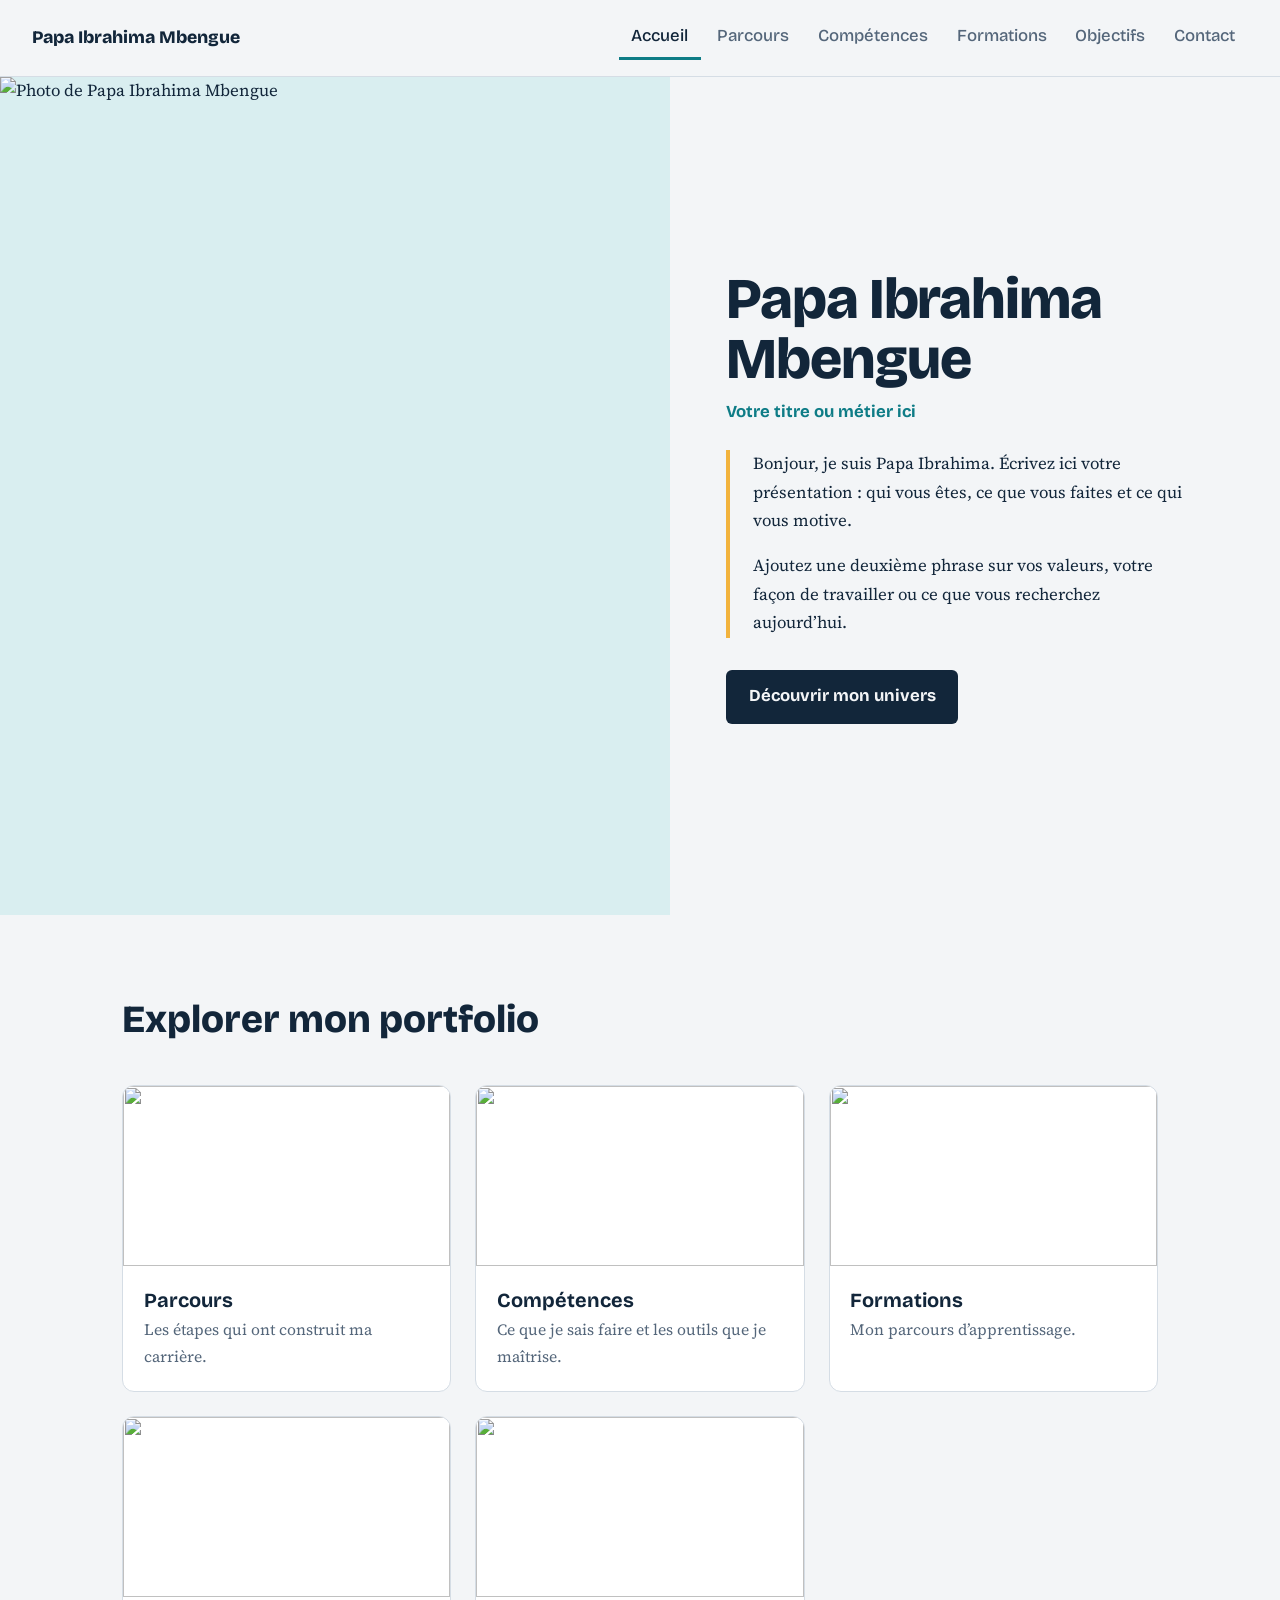
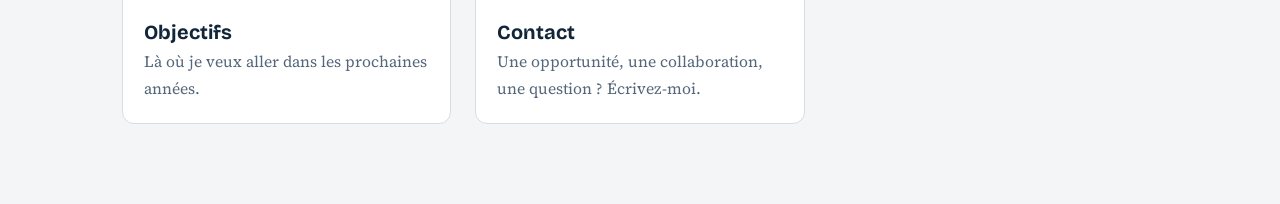
==== index.html @ b8df671d "Add files via upload" ====
<!DOCTYPE html>
<html lang="fr"><head><meta charset="UTF-8"><meta name="viewport" content="width=device-width, initial-scale=1">
<title>Accueil – Portfolio</title>
<link rel="preconnect" href="https://fonts.googleapis.com"><link rel="preconnect" href="https://fonts.gstatic.com" crossorigin>
<link href="https://fonts.googleapis.com/css2?family=Bricolage+Grotesque:wght@500;700;800&family=Source+Serif+4:wght@400;600&display=swap" rel="stylesheet">
<link rel="stylesheet" href="style.css"></head><body>
<header class="top"><a class="logo" href="index.html">Papa Ibrahima Mbengue</a><nav class="menu" aria-label="Navigation"><a href="index.html" class="active">Accueil</a><a href="parcours.html">Parcours</a><a href="competences.html">Compétences</a><a href="formations.html">Formations</a><a href="objectifs.html">Objectifs</a><a href="contact.html">Contact</a></nav></header>
<section class="hero">
<div class="hero-photo"><img src="images/photo.jpg" alt="Photo de Papa Ibrahima Mbengue" onerror="this.onerror=null;this.src='images/photo-placeholder.svg'"></div>
<div class="hero-text">
<h1>Papa Ibrahima Mbengue</h1>
<p class="role">Votre titre ou métier ici</p>
<div class="about">
<p>Bonjour, je suis Papa Ibrahima. Écrivez ici votre présentation : qui vous êtes, ce que vous faites et ce qui vous motive.</p>
<p>Ajoutez une deuxième phrase sur vos valeurs, votre façon de travailler ou ce que vous recherchez aujourd’hui.</p>
</div>
<a class="btn" href="#explorer">Découvrir mon univers</a>
</div></section>
<section class="explore" id="explorer"><h2>Explorer mon portfolio</h2><div class="cards"><a class="card" href="parcours.html"><img src="images/parcours.svg" alt=""><div><h3>Parcours</h3><p>Les étapes qui ont construit ma carrière.</p></div></a><a class="card" href="competences.html"><img src="images/competences.svg" alt=""><div><h3>Compétences</h3><p>Ce que je sais faire et les outils que je maîtrise.</p></div></a><a class="card" href="formations.html"><img src="images/formations.svg" alt=""><div><h3>Formations</h3><p>Mon parcours d’apprentissage.</p></div></a><a class="card" href="objectifs.html"><img src="images/objectifs.svg" alt=""><div><h3>Objectifs</h3><p>Là où je veux aller dans les prochaines années.</p></div></a><a class="card" href="contact.html"><img src="images/contact.svg" alt=""><div><h3>Contact</h3><p>Une opportunité, une collaboration, une question ? Écrivez-moi.</p></div></a></div></section>
</body></html>
---- style.css ----
:root{--bg:#f3f5f7;--surface:#fff;--ink:#12263a;--muted:#54667a;--line:#d5dde5;--accent:#0e7c86;--accent-soft:#d9eef0;--sun:#f2b33d}
@media (prefers-color-scheme:dark){:root{--bg:#0f1b27;--surface:#162636;--ink:#eaf1f7;--muted:#9fb2c4;--line:#2a3d50;--accent:#4cc3cd;--accent-soft:#17414a}}
*{box-sizing:border-box;margin:0;padding:0}
html{scroll-behavior:smooth}
body{background:var(--bg);color:var(--ink);font-family:"Source Serif 4",Georgia,serif;font-size:1.05rem;line-height:1.7}
h1,h2,h3,.menu a,.btn,.date,.tag{font-family:"Bricolage Grotesque","Helvetica Neue",Arial,sans-serif}
a{color:inherit}
:focus-visible{outline:3px solid var(--sun);outline-offset:3px}
.top{display:flex;justify-content:space-between;align-items:center;gap:1rem;padding:1rem 2rem;border-bottom:1px solid var(--line);position:sticky;top:0;background:var(--bg);z-index:5}
.logo{font-family:"Bricolage Grotesque",sans-serif;font-weight:800;text-decoration:none;font-size:1.1rem}
.menu{display:flex;gap:.2rem;flex-wrap:wrap}
.menu a{text-decoration:none;color:var(--muted);padding:.4rem .8rem;border-bottom:3px solid transparent;font-weight:500}
.menu a:hover,.menu a.active{color:var(--ink);border-color:var(--accent)}
.wrap{max-width:1000px;margin:0 auto;padding:3.5rem 2rem 5rem}
h1.title{font-size:clamp(2.2rem,5vw,3.4rem);font-weight:800;letter-spacing:-.02em;line-height:1.1;margin-bottom:.8rem}
.lead{color:var(--muted);font-size:1.2rem;max-width:56ch;margin-bottom:2.5rem}
.banner{width:100%;height:220px;object-fit:cover;border-radius:12px;margin-bottom:2.5rem;border:1px solid var(--line)}
/* Accueil */
.hero{display:grid;grid-template-columns:1.1fr 1fr;min-height:calc(100vh - 62px)}
.hero-photo{background:var(--accent-soft);position:relative;overflow:hidden}
.hero-photo img{width:100%;height:100%;object-fit:cover;display:block}
.hero-text{padding:4rem 3.5rem;display:flex;flex-direction:column;justify-content:center}
.hero-text h1{font-size:clamp(2.4rem,4.5vw,3.8rem);font-weight:800;line-height:1.05;letter-spacing:-.02em;margin-bottom:.5rem}
.hero-text .role{color:var(--accent);font-family:"Bricolage Grotesque",sans-serif;font-weight:700;margin-bottom:1.5rem}
.about{border-left:4px solid var(--sun);padding-left:1.4rem;max-width:52ch}
.about p+p{margin-top:1rem}
.btn{display:inline-block;margin-top:2rem;padding:.8rem 1.4rem;border-radius:6px;font-weight:700;text-decoration:none;background:var(--ink);color:var(--bg);width:fit-content}
.btn:hover{transform:translateY(-2px)}
/* Cartes images */
.explore{max-width:1100px;margin:0 auto;padding:4.5rem 2rem 5rem}
.explore h2{font-size:clamp(1.8rem,3vw,2.4rem);font-weight:800;margin-bottom:2rem}
.cards{display:grid;grid-template-columns:repeat(auto-fit,minmax(300px,1fr));gap:1.5rem}
.card{display:block;text-decoration:none;background:var(--surface);border:1px solid var(--line);border-radius:12px;overflow:hidden;transition:transform .2s ease,box-shadow .2s ease}
.card:hover{transform:translateY(-4px);box-shadow:0 10px 24px rgba(18,38,58,.15)}
.card img{width:100%;height:180px;object-fit:cover;display:block}
.card div{padding:1.1rem 1.3rem 1.3rem}
.card h3{font-size:1.25rem}
.card p{color:var(--muted);font-size:.98rem}
/* Contenu pages */
.timeline{list-style:none;border-left:2px solid var(--line);margin-left:.5rem}
.timeline li{position:relative;padding:0 0 2.2rem 2rem}
.timeline li:before{content:"";position:absolute;left:-9px;top:.45rem;width:16px;height:16px;border-radius:50%;background:var(--bg);border:3px solid var(--accent)}
.timeline li:first-child:before{background:var(--sun);border-color:var(--sun)}
.date{color:var(--accent);font-weight:700;font-size:.95rem}
.timeline h3{font-size:1.25rem;margin:.15rem 0 .3rem}
.timeline p,.panel p{color:var(--muted);max-width:62ch}
.skills{display:grid;gap:1.2rem;max-width:560px}
.skill-head{display:flex;justify-content:space-between;font-family:"Bricolage Grotesque",sans-serif;font-weight:500;margin-bottom:.3rem}
.bar{height:10px;background:var(--line);border-radius:99px;overflow:hidden}
.bar span{display:block;height:100%;background:var(--accent);border-radius:99px}
.tags{display:flex;flex-wrap:wrap;gap:.5rem;margin-top:2rem}
.tag{background:var(--accent-soft);padding:.3rem .8rem;border-radius:99px;font-size:.9rem;font-weight:500}
.grid{display:grid;grid-template-columns:repeat(auto-fit,minmax(260px,1fr));gap:1.2rem}
.panel{background:var(--surface);border:1px solid var(--line);border-radius:10px;padding:1.4rem}
.panel h3{font-size:1.1rem;margin-bottom:.3rem}
.panel .date{display:block;margin-bottom:.4rem}
.goals{list-style:none;display:grid;gap:.9rem;max-width:62ch}
.goals li{padding-left:1.8rem;position:relative}
.goals li:before{content:"✓";position:absolute;left:0;color:var(--accent);font-weight:700}
.contact-list{display:grid;gap:1rem;max-width:520px}
.contact-list a{display:block;padding:1rem 1.2rem;background:var(--surface);border:1px solid var(--line);border-radius:10px;text-decoration:none}
.contact-list a:hover{border-color:var(--accent)}
.contact-list b{font-family:"Bricolage Grotesque",sans-serif;display:block}
.back{display:inline-block;margin-top:3rem;color:var(--accent);font-family:"Bricolage Grotesque",sans-serif;font-weight:700;text-decoration:none}
@media (max-width:860px){
 .top{padding:.8rem 1rem}
 .hero{grid-template-columns:1fr}
 .hero-photo{height:70vh}
 .hero-text{padding:2.5rem 1.5rem}
 .wrap{padding:2.5rem 1.2rem 4rem}
}
@media (prefers-reduced-motion:reduce){html{scroll-behavior:auto}.card,.btn{transition:none}}
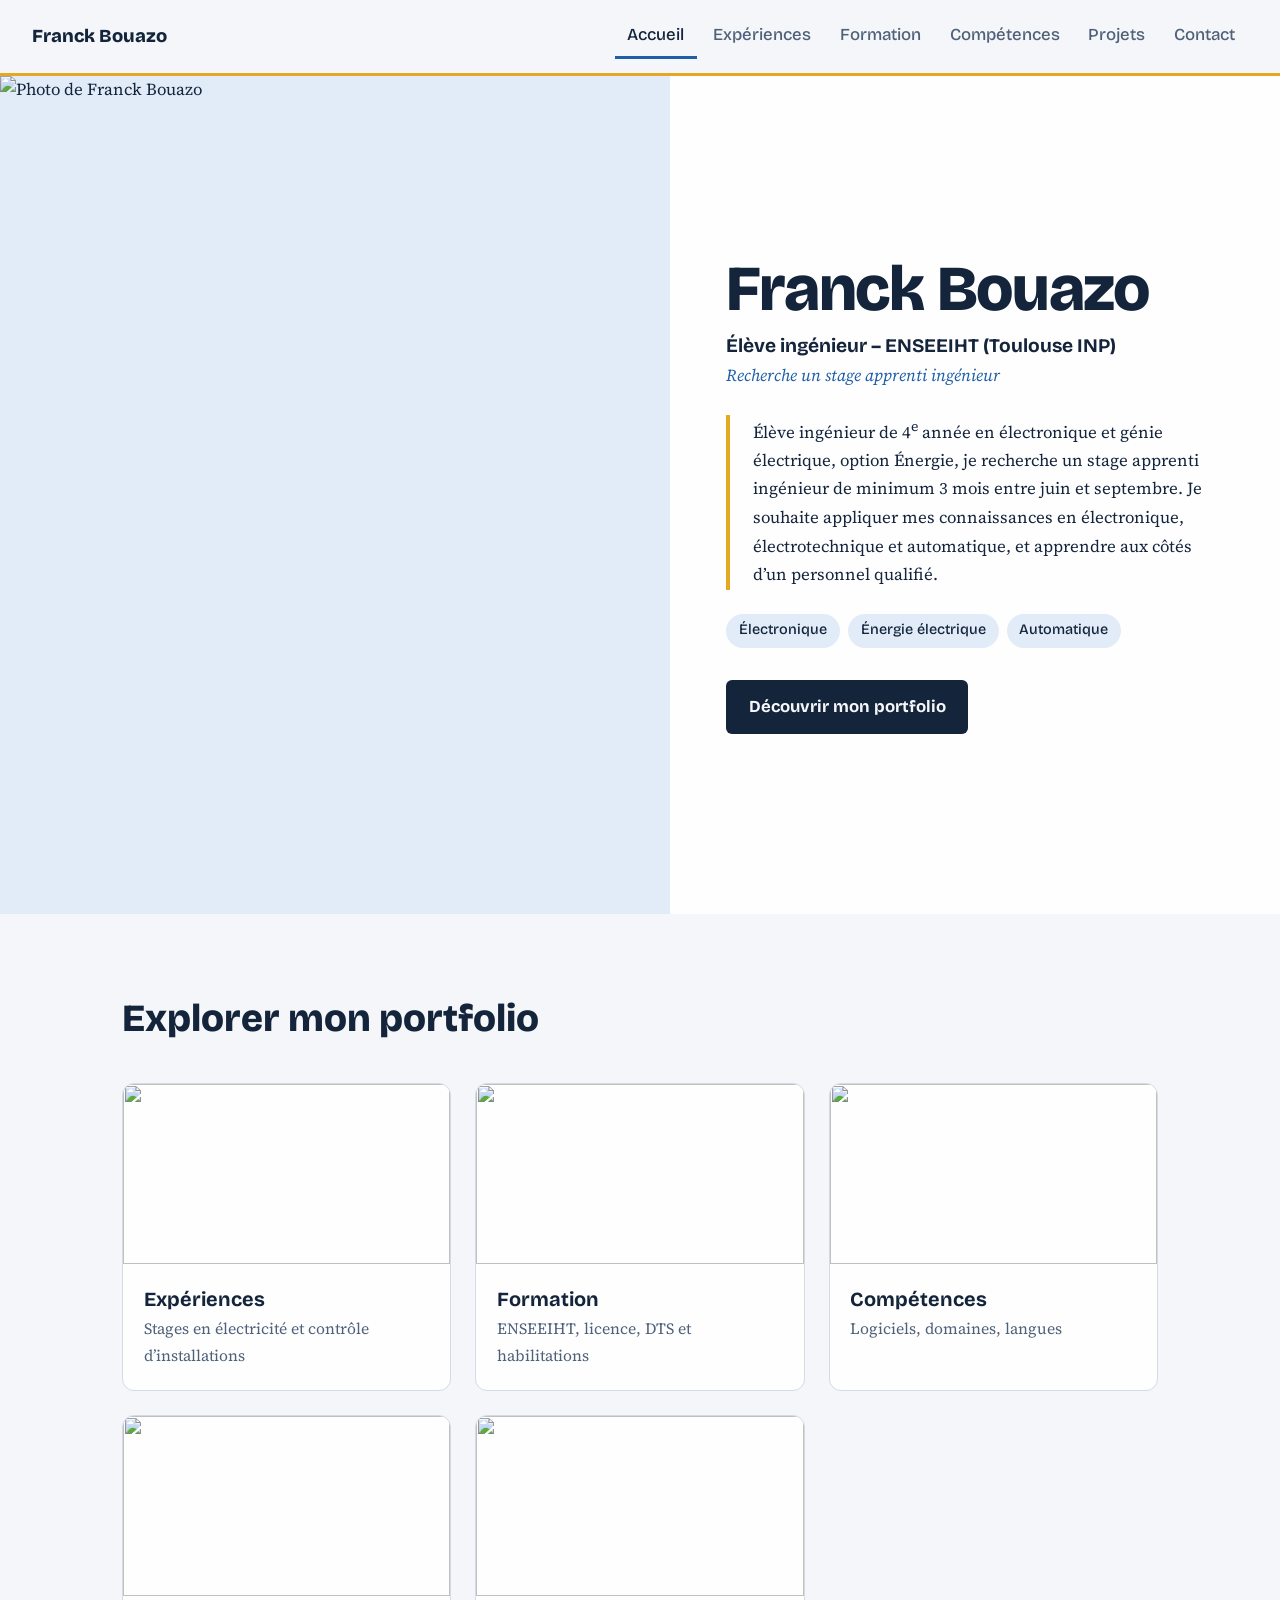
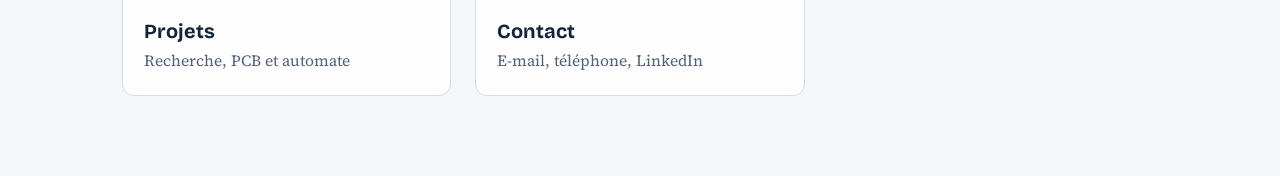
==== commit eb4e55f8: "Add files via upload" ====
--- a/index.html
+++ b/index.html
@@ -1,20 +1,19 @@
 <!DOCTYPE html>
 <html lang="fr"><head><meta charset="UTF-8"><meta name="viewport" content="width=device-width, initial-scale=1">
-<title>Accueil – Portfolio</title>
+<title>Accueil – Franck Bouazo</title>
 <link rel="preconnect" href="https://fonts.googleapis.com"><link rel="preconnect" href="https://fonts.gstatic.com" crossorigin>
 <link href="https://fonts.googleapis.com/css2?family=Bricolage+Grotesque:wght@500;700;800&family=Source+Serif+4:wght@400;600&display=swap" rel="stylesheet">
 <link rel="stylesheet" href="style.css"></head><body>
-<header class="top"><a class="logo" href="index.html">Papa Ibrahima Mbengue</a><nav class="menu" aria-label="Navigation"><a href="index.html" class="active">Accueil</a><a href="parcours.html">Parcours</a><a href="competences.html">Compétences</a><a href="formations.html">Formations</a><a href="objectifs.html">Objectifs</a><a href="contact.html">Contact</a></nav></header>
+<header class="top"><a class="logo" href="index.html">Franck Bouazo</a><nav class="menu" aria-label="Navigation"><a href="index.html" class="active">Accueil</a><a href="parcours.html">Expériences</a><a href="formation.html">Formation</a><a href="competences.html">Compétences</a><a href="projets.html">Projets</a><a href="contact.html">Contact</a></nav></header>
 <section class="hero">
-<div class="hero-photo"><img src="images/photo.jpg" alt="Photo de Papa Ibrahima Mbengue" onerror="this.onerror=null;this.src='images/photo-placeholder.svg'"></div>
+<div class="hero-photo"><img src="images/photo.jpg" alt="Photo de Franck Bouazo" onerror="this.onerror=null;this.src='images/photo-placeholder.svg'"></div>
 <div class="hero-text">
-<h1>Papa Ibrahima Mbengue</h1>
-<p class="role">Votre titre ou métier ici</p>
-<div class="about">
-<p>Bonjour, je suis Papa Ibrahima. Écrivez ici votre présentation : qui vous êtes, ce que vous faites et ce qui vous motive.</p>
-<p>Ajoutez une deuxième phrase sur vos valeurs, votre façon de travailler ou ce que vous recherchez aujourd’hui.</p>
-</div>
-<a class="btn" href="#explorer">Découvrir mon univers</a>
+<h1>Franck Bouazo</h1>
+<p class="role">Élève ingénieur – ENSEEIHT (Toulouse INP)</p>
+<p class="search">Recherche un stage apprenti ingénieur</p>
+<div class="about"><p>Élève ingénieur de 4<sup>e</sup> année en électronique et génie électrique, option Énergie, je recherche un stage apprenti ingénieur de minimum 3 mois entre juin et septembre. Je souhaite appliquer mes connaissances en électronique, électrotechnique et automatique, et apprendre aux côtés d’un personnel qualifié.</p></div>
+<div class="chips"><span class="chip">Électronique</span><span class="chip">Énergie électrique</span><span class="chip">Automatique</span></div>
+<a class="btn" href="#explorer">Découvrir mon portfolio</a>
 </div></section>
-<section class="explore" id="explorer"><h2>Explorer mon portfolio</h2><div class="cards"><a class="card" href="parcours.html"><img src="images/parcours.svg" alt=""><div><h3>Parcours</h3><p>Les étapes qui ont construit ma carrière.</p></div></a><a class="card" href="competences.html"><img src="images/competences.svg" alt=""><div><h3>Compétences</h3><p>Ce que je sais faire et les outils que je maîtrise.</p></div></a><a class="card" href="formations.html"><img src="images/formations.svg" alt=""><div><h3>Formations</h3><p>Mon parcours d’apprentissage.</p></div></a><a class="card" href="objectifs.html"><img src="images/objectifs.svg" alt=""><div><h3>Objectifs</h3><p>Là où je veux aller dans les prochaines années.</p></div></a><a class="card" href="contact.html"><img src="images/contact.svg" alt=""><div><h3>Contact</h3><p>Une opportunité, une collaboration, une question ? Écrivez-moi.</p></div></a></div></section>
+<section class="explore" id="explorer"><h2>Explorer mon portfolio</h2><div class="cards"><a class="card" href="parcours.html"><img src="images/parcours.svg" alt=""><div><h3>Expériences</h3><p>Stages en électricité et contrôle d’installations</p></div></a><a class="card" href="formation.html"><img src="images/formation.svg" alt=""><div><h3>Formation</h3><p>ENSEEIHT, licence, DTS et habilitations</p></div></a><a class="card" href="competences.html"><img src="images/competences.svg" alt=""><div><h3>Compétences</h3><p>Logiciels, domaines, langues</p></div></a><a class="card" href="projets.html"><img src="images/projets.svg" alt=""><div><h3>Projets</h3><p>Recherche, PCB et automate</p></div></a><a class="card" href="contact.html"><img src="images/contact.svg" alt=""><div><h3>Contact</h3><p>E-mail, téléphone, LinkedIn</p></div></a></div></section>
 </body></html>
--- a/style.css
+++ b/style.css
@@ -1,73 +1,76 @@
 
-:root{--bg:#f3f5f7;--surface:#fff;--ink:#12263a;--muted:#54667a;--line:#d5dde5;--accent:#0e7c86;--accent-soft:#d9eef0;--sun:#f2b33d}
-@media (prefers-color-scheme:dark){:root{--bg:#0f1b27;--surface:#162636;--ink:#eaf1f7;--muted:#9fb2c4;--line:#2a3d50;--accent:#4cc3cd;--accent-soft:#17414a}}
+:root{--bg:#f4f6f9;--surface:rgba(255,255,255,.93);--ink:#14243b;--muted:#4f6179;--line:#d3dbe6;--accent:#1f5fa8;--accent-soft:#e1ecf8;--gold:#e5a823}
+@media (prefers-color-scheme:dark){:root{--bg:#0e1a2b;--surface:rgba(22,38,58,.93);--ink:#eaf1f8;--muted:#a3b4c8;--line:#2b405a;--accent:#7fb2ea;--accent-soft:#1b3250}}
 *{box-sizing:border-box;margin:0;padding:0}
 html{scroll-behavior:smooth}
-body{background:var(--bg);color:var(--ink);font-family:"Source Serif 4",Georgia,serif;font-size:1.05rem;line-height:1.7}
-h1,h2,h3,.menu a,.btn,.date,.tag{font-family:"Bricolage Grotesque","Helvetica Neue",Arial,sans-serif}
+body{background:var(--bg) url(images/bg-circuit.svg) center top/420px;color:var(--ink);font-family:"Source Serif 4",Georgia,serif;font-size:1.05rem;line-height:1.7}
+h1,h2,h3,.menu a,.btn,.date,.chip,.logo,.k{font-family:"Bricolage Grotesque","Helvetica Neue",Arial,sans-serif}
 a{color:inherit}
-:focus-visible{outline:3px solid var(--sun);outline-offset:3px}
-.top{display:flex;justify-content:space-between;align-items:center;gap:1rem;padding:1rem 2rem;border-bottom:1px solid var(--line);position:sticky;top:0;background:var(--bg);z-index:5}
-.logo{font-family:"Bricolage Grotesque",sans-serif;font-weight:800;text-decoration:none;font-size:1.1rem}
+:focus-visible{outline:3px solid var(--gold);outline-offset:3px}
+.top{display:flex;justify-content:space-between;align-items:center;gap:1rem;padding:.9rem 2rem;border-bottom:3px solid var(--gold);position:sticky;top:0;background:var(--bg);z-index:5}
+.logo{font-weight:800;text-decoration:none;font-size:1.15rem}
 .menu{display:flex;gap:.2rem;flex-wrap:wrap}
 .menu a{text-decoration:none;color:var(--muted);padding:.4rem .8rem;border-bottom:3px solid transparent;font-weight:500}
 .menu a:hover,.menu a.active{color:var(--ink);border-color:var(--accent)}
-.wrap{max-width:1000px;margin:0 auto;padding:3.5rem 2rem 5rem}
-h1.title{font-size:clamp(2.2rem,5vw,3.4rem);font-weight:800;letter-spacing:-.02em;line-height:1.1;margin-bottom:.8rem}
-.lead{color:var(--muted);font-size:1.2rem;max-width:56ch;margin-bottom:2.5rem}
-.banner{width:100%;height:220px;object-fit:cover;border-radius:12px;margin-bottom:2.5rem;border:1px solid var(--line)}
+.wrap{max-width:1000px;margin:0 auto;padding:3rem 2rem 5rem}
+.banner{width:100%;height:210px;object-fit:cover;border-radius:12px;margin-bottom:2rem;border:1px solid var(--line)}
+h1.title{font-size:clamp(2.1rem,5vw,3.2rem);font-weight:800;letter-spacing:-.02em;line-height:1.1;margin-bottom:.7rem}
+.lead{color:var(--muted);font-size:1.15rem;max-width:58ch;margin-bottom:2.5rem}
+h2.sub{font-size:1.5rem;font-weight:800;margin:3rem 0 1.2rem;padding-left:.8rem;border-left:5px solid var(--gold)}
 /* Accueil */
 .hero{display:grid;grid-template-columns:1.1fr 1fr;min-height:calc(100vh - 62px)}
-.hero-photo{background:var(--accent-soft);position:relative;overflow:hidden}
+.hero-photo{background:var(--accent-soft);overflow:hidden}
 .hero-photo img{width:100%;height:100%;object-fit:cover;display:block}
-.hero-text{padding:4rem 3.5rem;display:flex;flex-direction:column;justify-content:center}
-.hero-text h1{font-size:clamp(2.4rem,4.5vw,3.8rem);font-weight:800;line-height:1.05;letter-spacing:-.02em;margin-bottom:.5rem}
-.hero-text .role{color:var(--accent);font-family:"Bricolage Grotesque",sans-serif;font-weight:700;margin-bottom:1.5rem}
-.about{border-left:4px solid var(--sun);padding-left:1.4rem;max-width:52ch}
-.about p+p{margin-top:1rem}
+.hero-text{padding:3.5rem;display:flex;flex-direction:column;justify-content:center;background:var(--surface)}
+.hero-text h1{font-size:clamp(2.6rem,5vw,4.2rem);font-weight:800;line-height:1.02;letter-spacing:-.02em}
+.role{font-family:"Bricolage Grotesque",sans-serif;font-weight:700;font-size:1.2rem;margin-top:.5rem}
+.search{color:var(--accent);font-style:italic;margin-bottom:1.5rem}
+.about{border-left:4px solid var(--gold);padding-left:1.4rem;max-width:54ch}
+.chips{display:flex;flex-wrap:wrap;gap:.5rem;margin-top:1.5rem}
+.chip{background:var(--accent-soft);padding:.3rem .8rem;border-radius:99px;font-size:.9rem;font-weight:500}
 .btn{display:inline-block;margin-top:2rem;padding:.8rem 1.4rem;border-radius:6px;font-weight:700;text-decoration:none;background:var(--ink);color:var(--bg);width:fit-content}
 .btn:hover{transform:translateY(-2px)}
-/* Cartes images */
 .explore{max-width:1100px;margin:0 auto;padding:4.5rem 2rem 5rem}
 .explore h2{font-size:clamp(1.8rem,3vw,2.4rem);font-weight:800;margin-bottom:2rem}
 .cards{display:grid;grid-template-columns:repeat(auto-fit,minmax(300px,1fr));gap:1.5rem}
 .card{display:block;text-decoration:none;background:var(--surface);border:1px solid var(--line);border-radius:12px;overflow:hidden;transition:transform .2s ease,box-shadow .2s ease}
-.card:hover{transform:translateY(-4px);box-shadow:0 10px 24px rgba(18,38,58,.15)}
+.card:hover{transform:translateY(-4px);box-shadow:0 10px 24px rgba(20,36,59,.18)}
 .card img{width:100%;height:180px;object-fit:cover;display:block}
 .card div{padding:1.1rem 1.3rem 1.3rem}
 .card h3{font-size:1.25rem}
 .card p{color:var(--muted);font-size:.98rem}
-/* Contenu pages */
+/* Contenu */
 .timeline{list-style:none;border-left:2px solid var(--line);margin-left:.5rem}
-.timeline li{position:relative;padding:0 0 2.2rem 2rem}
+.timeline li{position:relative;padding:0 0 2rem 2rem}
 .timeline li:before{content:"";position:absolute;left:-9px;top:.45rem;width:16px;height:16px;border-radius:50%;background:var(--bg);border:3px solid var(--accent)}
-.timeline li:first-child:before{background:var(--sun);border-color:var(--sun)}
+.timeline li:first-child:before{background:var(--gold);border-color:var(--gold)}
 .date{color:var(--accent);font-weight:700;font-size:.95rem}
-.timeline h3{font-size:1.25rem;margin:.15rem 0 .3rem}
-.timeline p,.panel p{color:var(--muted);max-width:62ch}
-.skills{display:grid;gap:1.2rem;max-width:560px}
-.skill-head{display:flex;justify-content:space-between;font-family:"Bricolage Grotesque",sans-serif;font-weight:500;margin-bottom:.3rem}
-.bar{height:10px;background:var(--line);border-radius:99px;overflow:hidden}
-.bar span{display:block;height:100%;background:var(--accent);border-radius:99px}
-.tags{display:flex;flex-wrap:wrap;gap:.5rem;margin-top:2rem}
-.tag{background:var(--accent-soft);padding:.3rem .8rem;border-radius:99px;font-size:.9rem;font-weight:500}
-.grid{display:grid;grid-template-columns:repeat(auto-fit,minmax(260px,1fr));gap:1.2rem}
+.timeline h3{font-size:1.25rem;margin:.15rem 0 0}
+.org{color:var(--muted);font-style:italic;margin-bottom:.4rem}
+.timeline ul,.panel ul{padding-left:1.2rem;color:var(--muted)}
+.timeline li>p,.panel p{color:var(--muted)}
+.grid{display:grid;grid-template-columns:repeat(auto-fit,minmax(280px,1fr));gap:1.2rem}
 .panel{background:var(--surface);border:1px solid var(--line);border-radius:10px;padding:1.4rem}
-.panel h3{font-size:1.1rem;margin-bottom:.3rem}
-.panel .date{display:block;margin-bottom:.4rem}
-.goals{list-style:none;display:grid;gap:.9rem;max-width:62ch}
-.goals li{padding-left:1.8rem;position:relative}
-.goals li:before{content:"✓";position:absolute;left:0;color:var(--accent);font-weight:700}
-.contact-list{display:grid;gap:1rem;max-width:520px}
+.panel h3{font-size:1.1rem;margin-bottom:.4rem}
+.panel .k{display:block;font-weight:700;color:var(--ink)}
+.panel p+p{margin-top:.6rem}
+.project{display:grid;grid-template-columns:1fr 1.2fr;gap:1.5rem;align-items:start;background:var(--surface);border:1px solid var(--line);border-radius:12px;padding:1.2rem;margin-bottom:1.5rem}
+.project h3{font-size:1.2rem;margin:.1rem 0 0}
+/* Photos */
+.gallery{display:grid;grid-template-columns:repeat(auto-fit,minmax(240px,1fr));gap:1rem}
+figure.photo img{width:100%;aspect-ratio:4/3;object-fit:cover;border-radius:10px;border:1px solid var(--line);display:block;background:var(--accent-soft)}
+figure.photo figcaption{font-size:.88rem;color:var(--muted);margin-top:.4rem}
+.contact-list{display:grid;gap:1rem;max-width:560px}
 .contact-list a{display:block;padding:1rem 1.2rem;background:var(--surface);border:1px solid var(--line);border-radius:10px;text-decoration:none}
 .contact-list a:hover{border-color:var(--accent)}
 .contact-list b{font-family:"Bricolage Grotesque",sans-serif;display:block}
 .back{display:inline-block;margin-top:3rem;color:var(--accent);font-family:"Bricolage Grotesque",sans-serif;font-weight:700;text-decoration:none}
 @media (max-width:860px){
- .top{padding:.8rem 1rem}
+ .top{padding:.7rem 1rem}
  .hero{grid-template-columns:1fr}
  .hero-photo{height:70vh}
  .hero-text{padding:2.5rem 1.5rem}
- .wrap{padding:2.5rem 1.2rem 4rem}
+ .wrap{padding:2rem 1.2rem 4rem}
+ .project{grid-template-columns:1fr}
 }
 @media (prefers-reduced-motion:reduce){html{scroll-behavior:auto}.card,.btn{transition:none}}
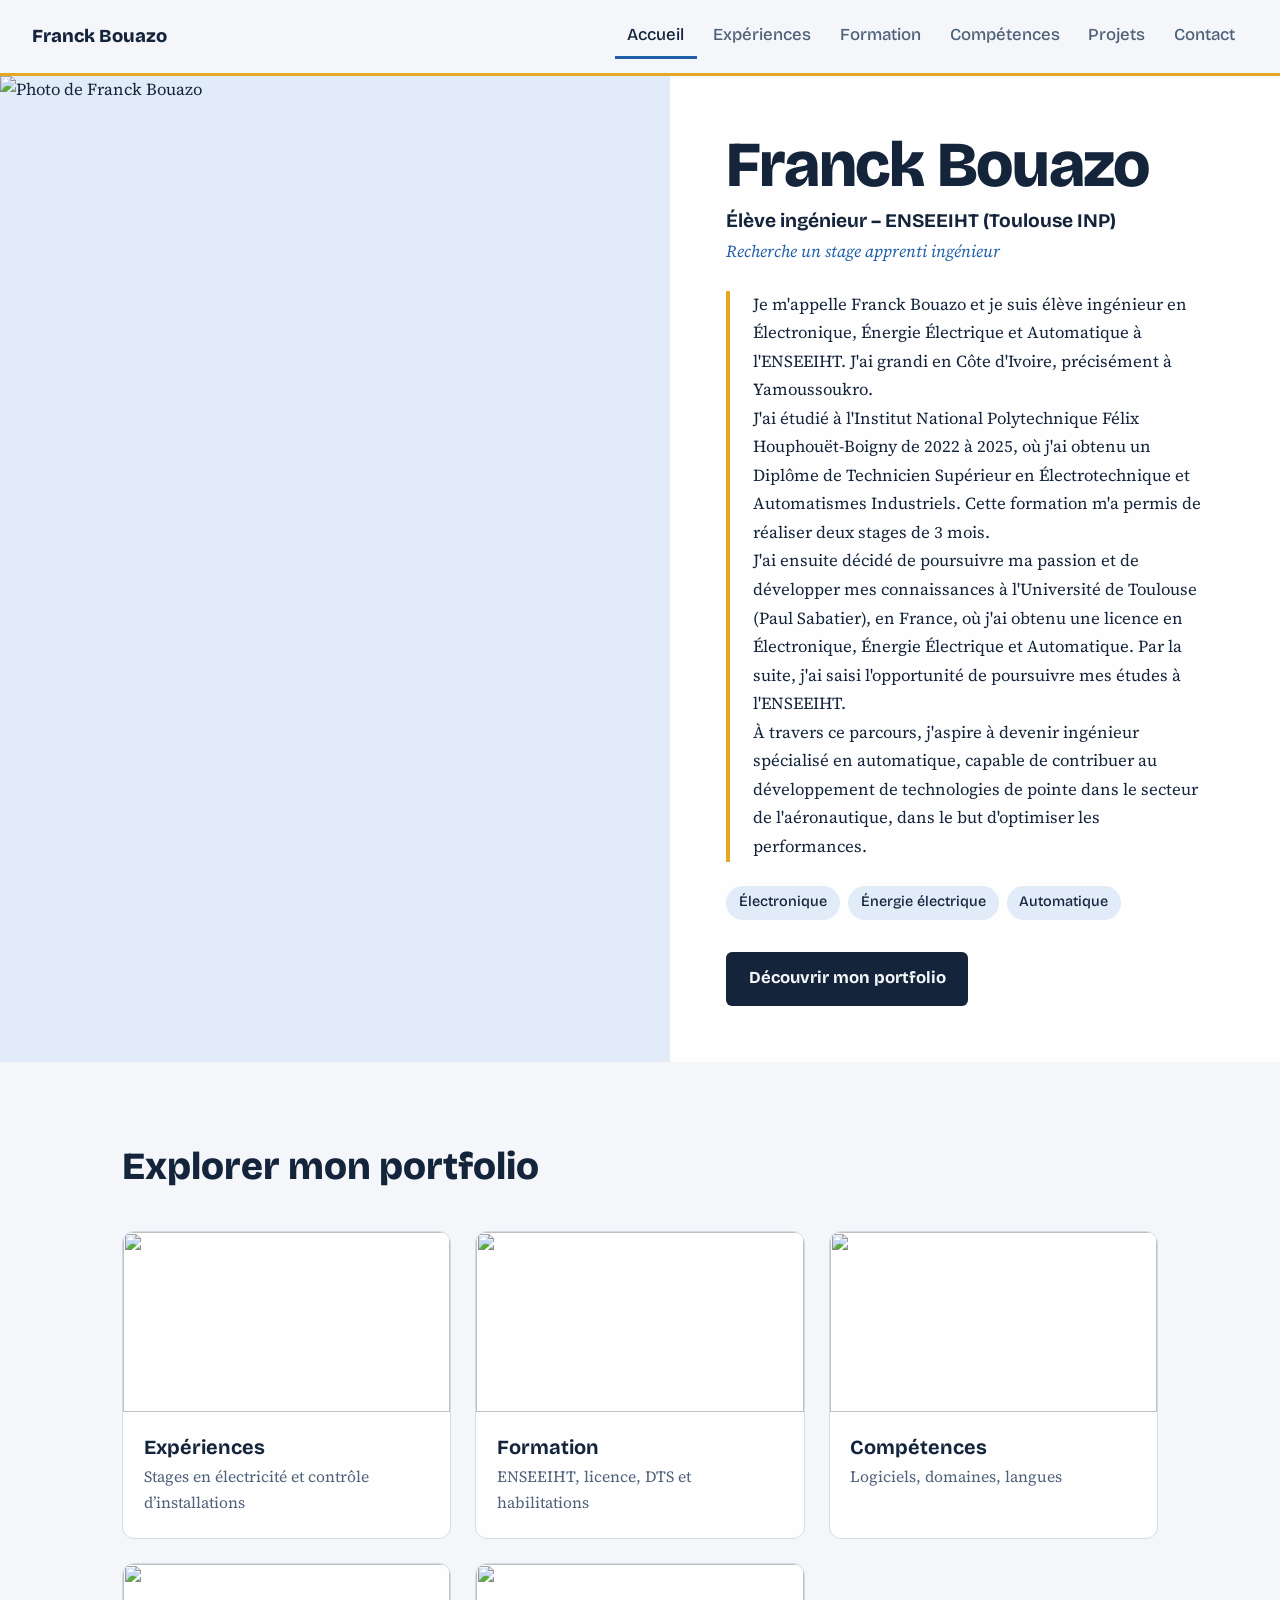
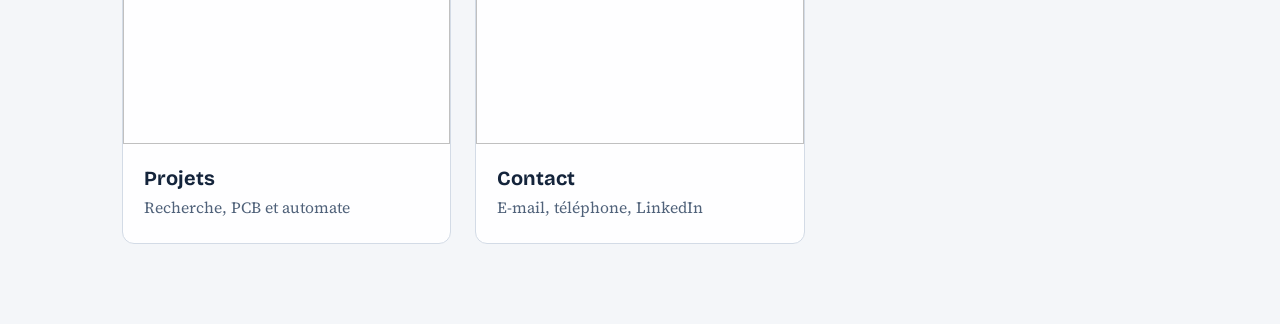
==== commit f3561063: "Revise about section with personal details Updated the about section with detailed personal and educ" ====
--- a/index.html
+++ b/index.html
@@ -11,9 +11,22 @@
 <h1>Franck Bouazo</h1>
 <p class="role">Élève ingénieur – ENSEEIHT (Toulouse INP)</p>
 <p class="search">Recherche un stage apprenti ingénieur</p>
-<div class="about"><p>Élève ingénieur de 4<sup>e</sup> année en électronique et génie électrique, option Énergie, je recherche un stage apprenti ingénieur de minimum 3 mois entre juin et septembre. Je souhaite appliquer mes connaissances en électronique, électrotechnique et automatique, et apprendre aux côtés d’un personnel qualifié.</p></div>
+<div class="about">
+  <p>
+    Je m'appelle Franck Bouazo et je suis élève ingénieur en Électronique, Énergie Électrique et Automatique à l'ENSEEIHT. J'ai grandi en Côte d'Ivoire, précisément à Yamoussoukro.
+  </p>
+  <p>
+    J'ai étudié à l'Institut National Polytechnique Félix Houphouët-Boigny de 2022 à 2025, où j'ai obtenu un Diplôme de Technicien Supérieur en Électrotechnique et Automatismes Industriels. Cette formation m'a permis de réaliser deux stages de 3 mois.
+  </p>
+  <p>
+    J'ai ensuite décidé de poursuivre ma passion et de développer mes connaissances à l'Université de Toulouse (Paul Sabatier), en France, où j'ai obtenu une licence en Électronique, Énergie Électrique et Automatique. Par la suite, j'ai saisi l'opportunité de poursuivre mes études à l'ENSEEIHT.
+  </p>
+  <p>
+    À travers ce parcours, j'aspire à devenir ingénieur spécialisé en automatique, capable de contribuer au développement de technologies de pointe dans le secteur de l'aéronautique, dans le but d'optimiser les performances.
+  </p>
+</div>
 <div class="chips"><span class="chip">Électronique</span><span class="chip">Énergie électrique</span><span class="chip">Automatique</span></div>
 <a class="btn" href="#explorer">Découvrir mon portfolio</a>
 </div></section>
 <section class="explore" id="explorer"><h2>Explorer mon portfolio</h2><div class="cards"><a class="card" href="parcours.html"><img src="images/parcours.svg" alt=""><div><h3>Expériences</h3><p>Stages en électricité et contrôle d’installations</p></div></a><a class="card" href="formation.html"><img src="images/formation.svg" alt=""><div><h3>Formation</h3><p>ENSEEIHT, licence, DTS et habilitations</p></div></a><a class="card" href="competences.html"><img src="images/competences.svg" alt=""><div><h3>Compétences</h3><p>Logiciels, domaines, langues</p></div></a><a class="card" href="projets.html"><img src="images/projets.svg" alt=""><div><h3>Projets</h3><p>Recherche, PCB et automate</p></div></a><a class="card" href="contact.html"><img src="images/contact.svg" alt=""><div><h3>Contact</h3><p>E-mail, téléphone, LinkedIn</p></div></a></div></section>
-</body></html>+</body></html>
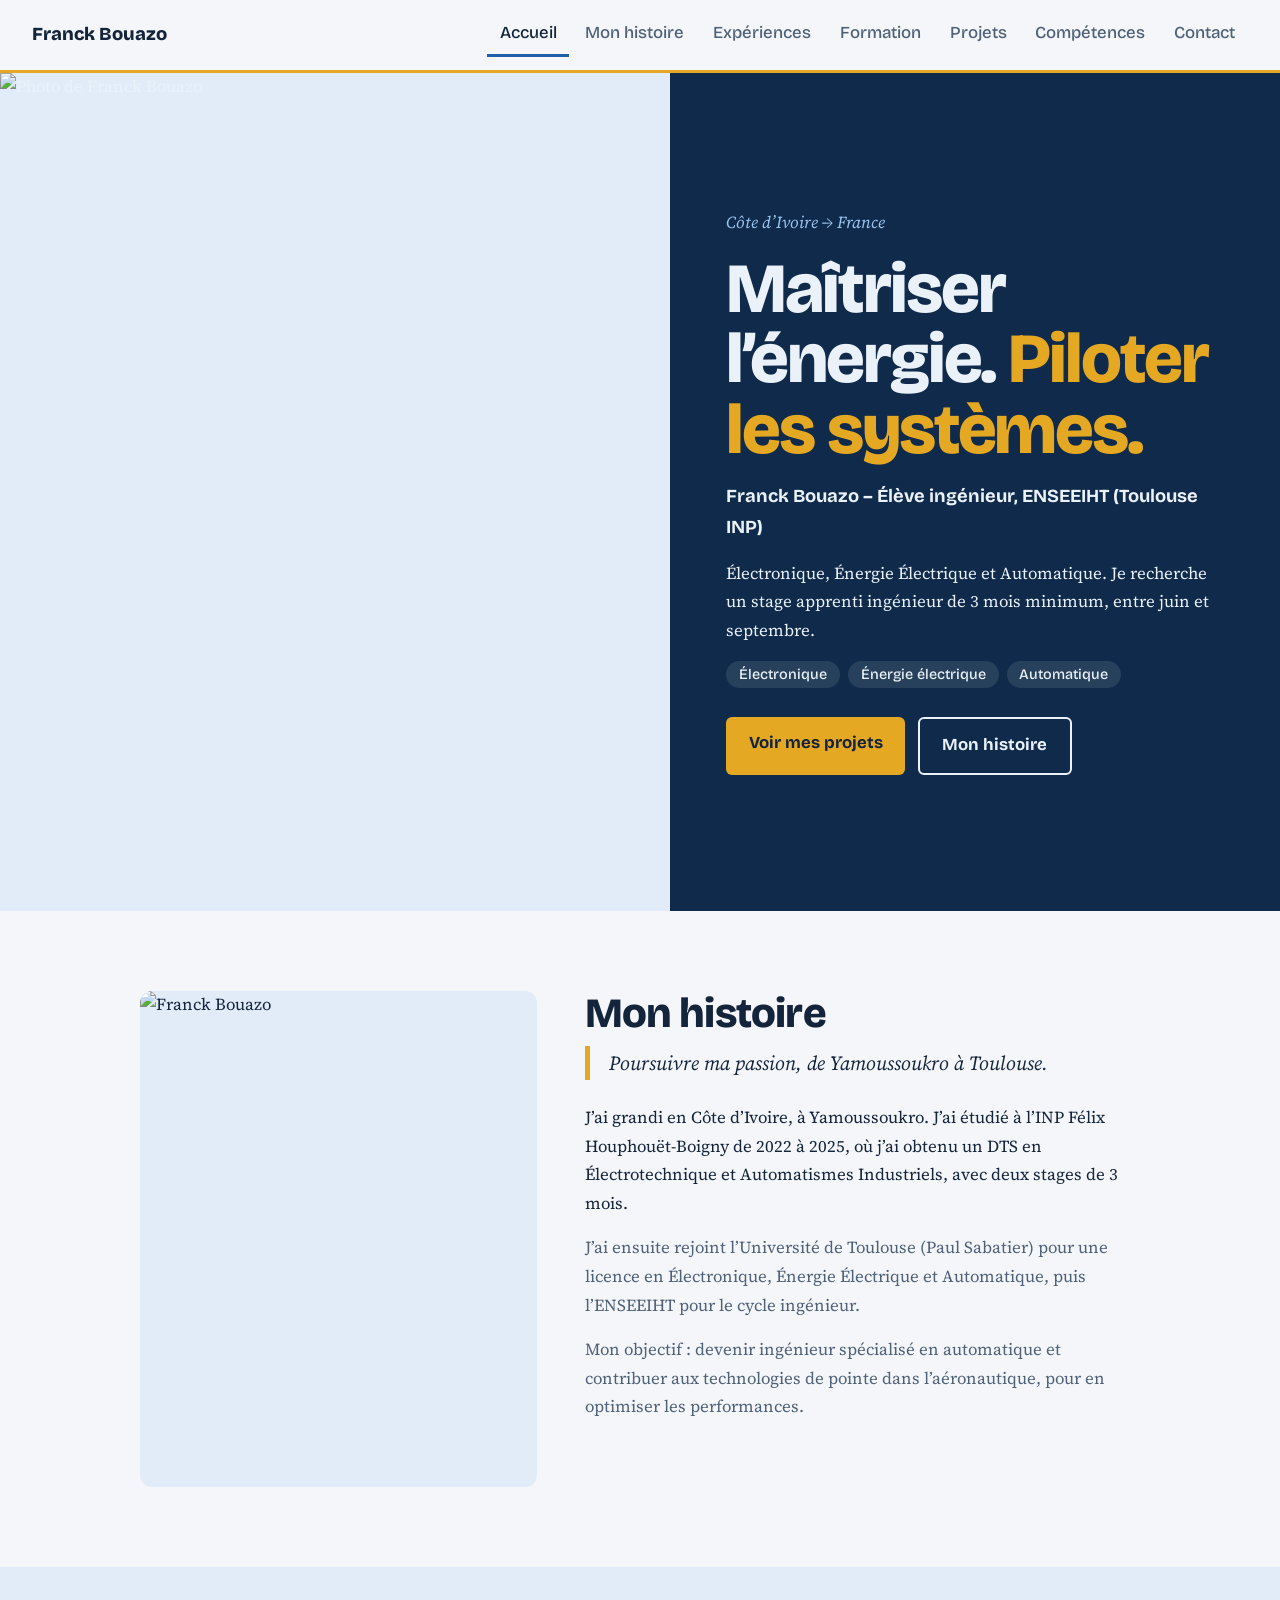
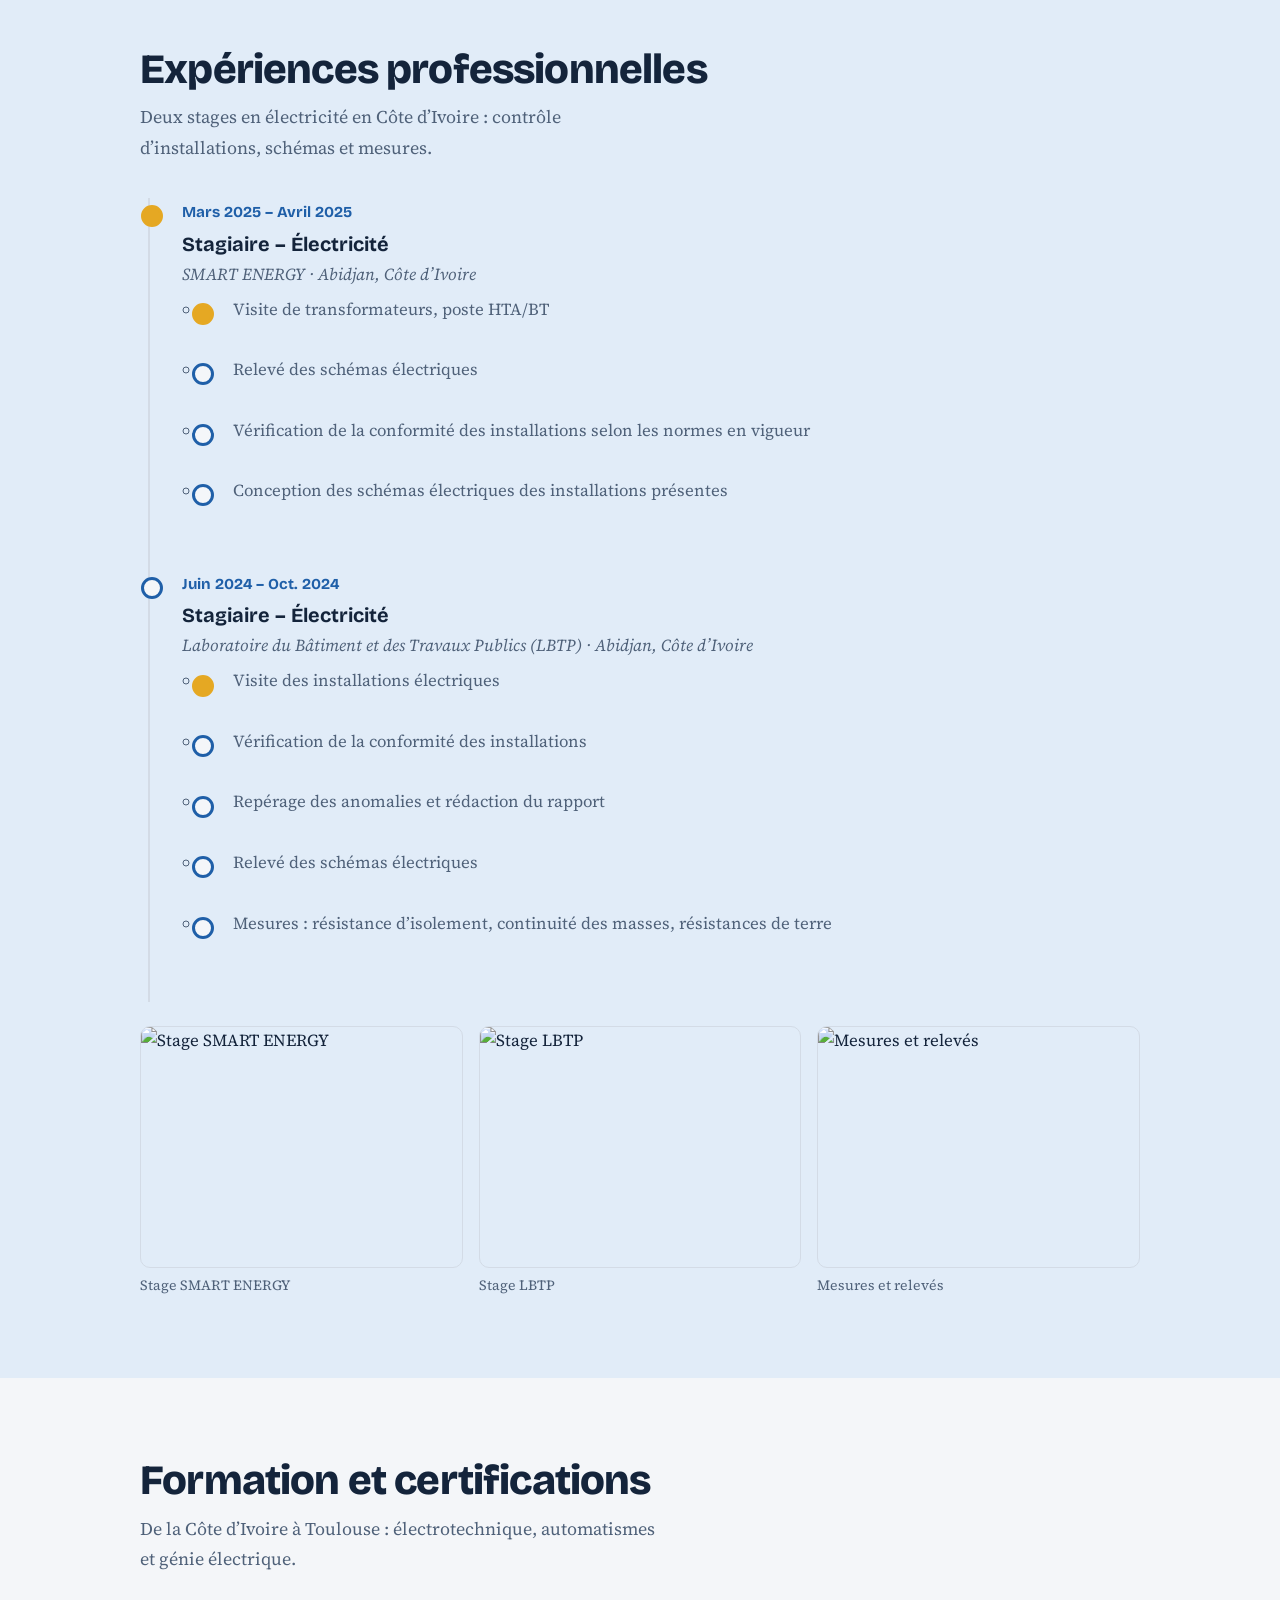
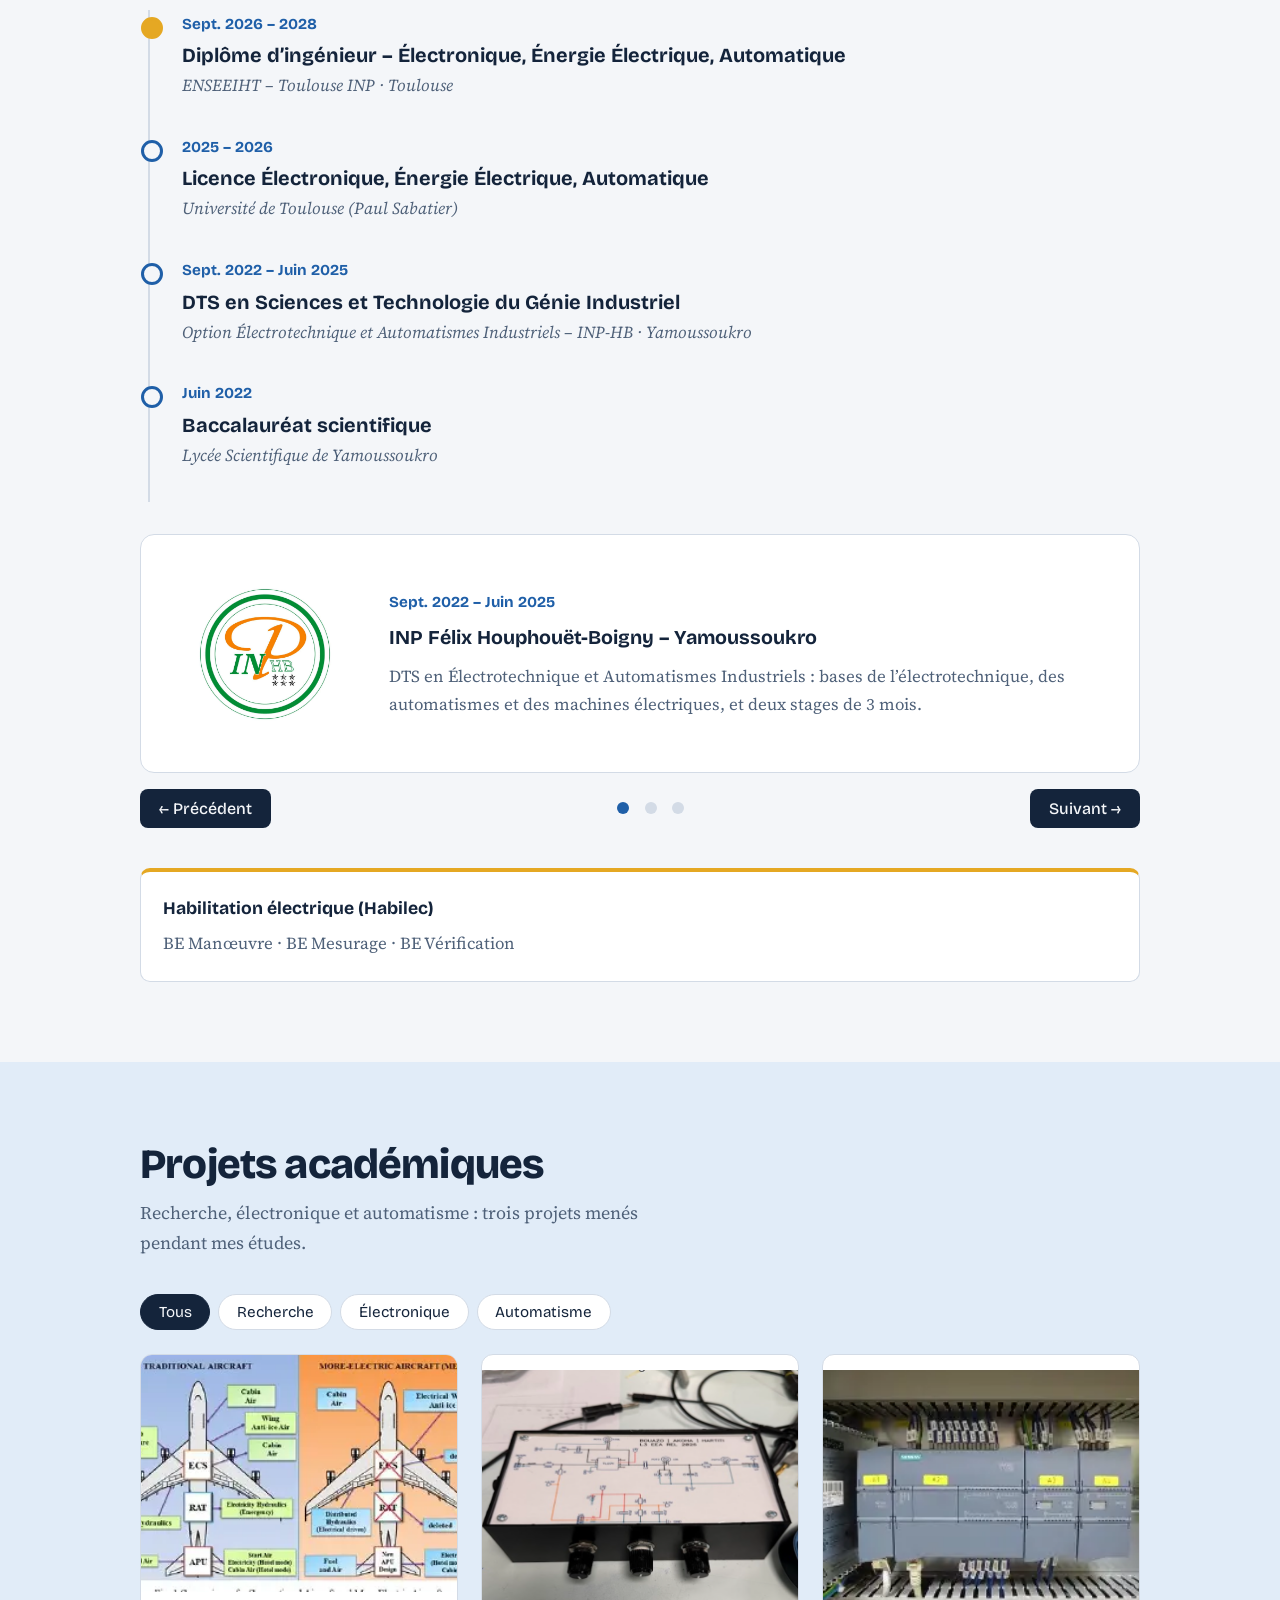
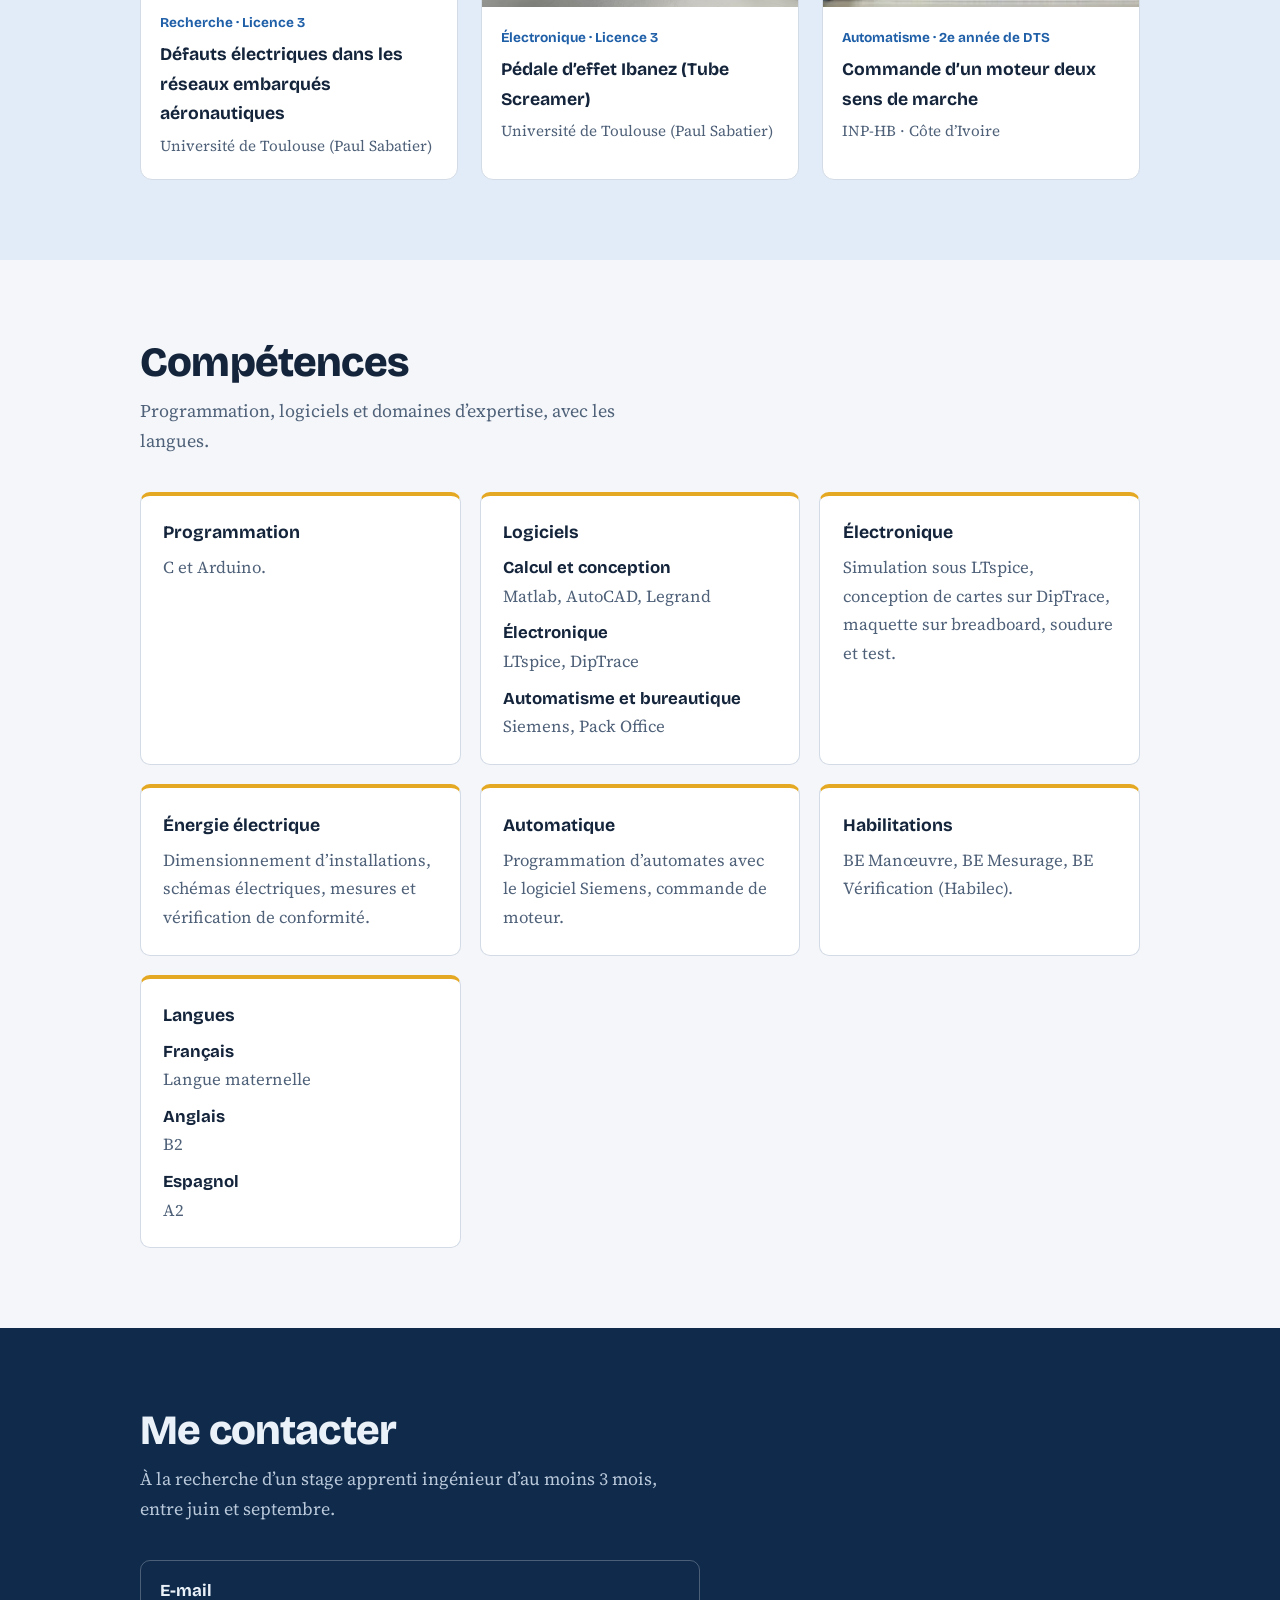
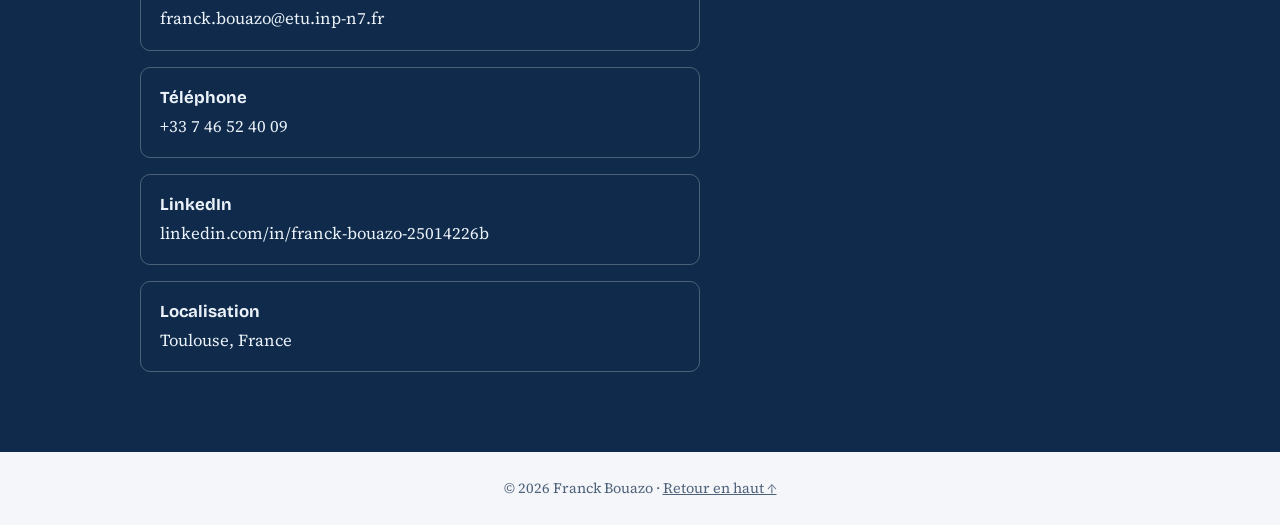
==== commit 5bebcb3b: "Update index.html with new content and structure" ====
--- a/index.html
+++ b/index.html
@@ -1,32 +1,87 @@
 <!DOCTYPE html>
 <html lang="fr"><head><meta charset="UTF-8"><meta name="viewport" content="width=device-width, initial-scale=1">
-<title>Accueil – Franck Bouazo</title>
+<title>Franck Bouazo – Élève ingénieur</title>
+<meta name="description" content="Franck Bouazo, élève ingénieur en Électronique, Énergie Électrique et Automatique à l'ENSEEIHT (Toulouse INP). Expériences, projets et compétences.">
 <link rel="preconnect" href="https://fonts.googleapis.com"><link rel="preconnect" href="https://fonts.gstatic.com" crossorigin>
-<link href="https://fonts.googleapis.com/css2?family=Bricolage+Grotesque:wght@500;700;800&family=Source+Serif+4:wght@400;600&display=swap" rel="stylesheet">
+<link href="https://fonts.googleapis.com/css2?family=Bricolage+Grotesque:wght@500;700;800&family=Source+Serif+4:ital,wght@0,400;0,600;1,400&display=swap" rel="stylesheet">
 <link rel="stylesheet" href="style.css"></head><body>
-<header class="top"><a class="logo" href="index.html">Franck Bouazo</a><nav class="menu" aria-label="Navigation"><a href="index.html" class="active">Accueil</a><a href="parcours.html">Expériences</a><a href="formation.html">Formation</a><a href="competences.html">Compétences</a><a href="projets.html">Projets</a><a href="contact.html">Contact</a></nav></header>
-<section class="hero">
-<div class="hero-photo"><img src="images/photo.jpg" alt="Photo de Franck Bouazo" onerror="this.onerror=null;this.src='images/photo-placeholder.svg'"></div>
-<div class="hero-text">
-<h1>Franck Bouazo</h1>
-<p class="role">Élève ingénieur – ENSEEIHT (Toulouse INP)</p>
-<p class="search">Recherche un stage apprenti ingénieur</p>
-<div class="about">
-  <p>
-    Je m'appelle Franck Bouazo et je suis élève ingénieur en Électronique, Énergie Électrique et Automatique à l'ENSEEIHT. J'ai grandi en Côte d'Ivoire, précisément à Yamoussoukro.
-  </p>
-  <p>
-    J'ai étudié à l'Institut National Polytechnique Félix Houphouët-Boigny de 2022 à 2025, où j'ai obtenu un Diplôme de Technicien Supérieur en Électrotechnique et Automatismes Industriels. Cette formation m'a permis de réaliser deux stages de 3 mois.
-  </p>
-  <p>
-    J'ai ensuite décidé de poursuivre ma passion et de développer mes connaissances à l'Université de Toulouse (Paul Sabatier), en France, où j'ai obtenu une licence en Électronique, Énergie Électrique et Automatique. Par la suite, j'ai saisi l'opportunité de poursuivre mes études à l'ENSEEIHT.
-  </p>
-  <p>
-    À travers ce parcours, j'aspire à devenir ingénieur spécialisé en automatique, capable de contribuer au développement de technologies de pointe dans le secteur de l'aéronautique, dans le but d'optimiser les performances.
-  </p>
-</div>
+<header class="top"><a class="logo" href="#accueil">Franck Bouazo</a><button id="burger" aria-expanded="false" aria-controls="menu">Menu ☰</button>
+<nav class="menu" id="menu" aria-label="Navigation"><a href="#accueil">Accueil</a><a href="#histoire">Mon histoire</a><a href="#experiences">Expériences</a><a href="#formation">Formation</a><a href="#projets">Projets</a><a href="#competences">Compétences</a><a href="#contact">Contact</a></nav></header>
+<main>
+<section id="accueil"><div class="hero-photo"><img src="images/photo.jpg" alt="Photo de Franck Bouazo" onerror="this.onerror=null;this.src='images/photo-placeholder.svg'"></div>
+<div class="hero-text"><span class="search">Côte d’Ivoire → France</span><h1>Maîtriser l’énergie. <em>Piloter les systèmes.</em></h1>
+<p class="role">Franck Bouazo – Élève ingénieur, ENSEEIHT (Toulouse INP)</p><p>Électronique, Énergie Électrique et Automatique. Je recherche un stage apprenti ingénieur de 3 mois minimum, entre juin et septembre.</p>
 <div class="chips"><span class="chip">Électronique</span><span class="chip">Énergie électrique</span><span class="chip">Automatique</span></div>
-<a class="btn" href="#explorer">Découvrir mon portfolio</a>
-</div></section>
-<section class="explore" id="explorer"><h2>Explorer mon portfolio</h2><div class="cards"><a class="card" href="parcours.html"><img src="images/parcours.svg" alt=""><div><h3>Expériences</h3><p>Stages en électricité et contrôle d’installations</p></div></a><a class="card" href="formation.html"><img src="images/formation.svg" alt=""><div><h3>Formation</h3><p>ENSEEIHT, licence, DTS et habilitations</p></div></a><a class="card" href="competences.html"><img src="images/competences.svg" alt=""><div><h3>Compétences</h3><p>Logiciels, domaines, langues</p></div></a><a class="card" href="projets.html"><img src="images/projets.svg" alt=""><div><h3>Projets</h3><p>Recherche, PCB et automate</p></div></a><a class="card" href="contact.html"><img src="images/contact.svg" alt=""><div><h3>Contact</h3><p>E-mail, téléphone, LinkedIn</p></div></a></div></section>
-</body></html>
+<div class="btns"><a class="btn" href="#projets">Voir mes projets</a><a class="btn alt" href="#histoire">Mon histoire</a></div></div></section>
+
+<section id="histoire"><div class="in story"><img src="images/photo.jpg" alt="Franck Bouazo" onerror="this.onerror=null;this.src='images/photo-placeholder.svg'">
+<div><h2>Mon histoire</h2><blockquote>Poursuivre ma passion, de Yamoussoukro à Toulouse.</blockquote>
+<p>J’ai grandi en Côte d’Ivoire, à Yamoussoukro. J’ai étudié à l’INP Félix Houphouët-Boigny de 2022 à 2025, où j’ai obtenu un DTS en Électrotechnique et Automatismes Industriels, avec deux stages de 3 mois.</p>
+<p>J’ai ensuite rejoint l’Université de Toulouse (Paul Sabatier) pour une licence en Électronique, Énergie Électrique et Automatique, puis l’ENSEEIHT pour le cycle ingénieur.</p>
+<p>Mon objectif : devenir ingénieur spécialisé en automatique et contribuer aux technologies de pointe dans l’aéronautique, pour en optimiser les performances.</p></div></div></section>
+
+<section id="experiences" style="background:var(--soft)"><div class="in"><h2>Expériences professionnelles</h2><p class="lead">Deux stages en électricité en Côte d’Ivoire : contrôle d’installations, schémas et mesures.</p>
+<ol class="timeline">
+<li><span class="date">Mars 2025 – Avril 2025</span><h3>Stagiaire – Électricité</h3><p class="org">SMART ENERGY · Abidjan, Côte d’Ivoire</p><ul><li>Visite de transformateurs, poste HTA/BT</li><li>Relevé des schémas électriques</li><li>Vérification de la conformité des installations selon les normes en vigueur</li><li>Conception des schémas électriques des installations présentes</li></ul></li>
+<li><span class="date">Juin 2024 – Oct. 2024</span><h3>Stagiaire – Électricité</h3><p class="org">Laboratoire du Bâtiment et des Travaux Publics (LBTP) · Abidjan, Côte d’Ivoire</p><ul><li>Visite des installations électriques</li><li>Vérification de la conformité des installations</li><li>Repérage des anomalies et rédaction du rapport</li><li>Relevé des schémas électriques</li><li>Mesures : résistance d’isolement, continuité des masses, résistances de terre</li></ul></li></ol>
+<div class="gallery"><figure><img src="images/experience-1.jpg" alt="Stage SMART ENERGY" onerror="this.onerror=null;this.src='images/photo-slot.svg'"><figcaption>Stage SMART ENERGY</figcaption></figure><figure><img src="images/experience-2.jpg" alt="Stage LBTP" onerror="this.onerror=null;this.src='images/photo-slot.svg'"><figcaption>Stage LBTP</figcaption></figure><figure><img src="images/experience-3.jpg" alt="Mesures et relevés" onerror="this.onerror=null;this.src='images/photo-slot.svg'"><figcaption>Mesures et relevés</figcaption></figure></div></div></section>
+
+<section id="formation"><div class="in"><h2>Formation et certifications</h2><p class="lead">De la Côte d’Ivoire à Toulouse : électrotechnique, automatismes et génie électrique.</p>
+<ol class="timeline">
+<li><span class="date">Sept. 2026 – 2028</span><h3>Diplôme d’ingénieur – Électronique, Énergie Électrique, Automatique</h3><p class="org">ENSEEIHT – Toulouse INP · Toulouse</p></li>
+<li><span class="date">2025 – 2026</span><h3>Licence Électronique, Énergie Électrique, Automatique</h3><p class="org">Université de Toulouse (Paul Sabatier)</p></li>
+<li><span class="date">Sept. 2022 – Juin 2025</span><h3>DTS en Sciences et Technologie du Génie Industriel</h3><p class="org">Option Électrotechnique et Automatismes Industriels – INP-HB · Yamoussoukro</p></li>
+<li><span class="date">Juin 2022</span><h3>Baccalauréat scientifique</h3><p class="org">Lycée Scientifique de Yamoussoukro</p></li></ol>
+<div class="slide-card"><div class="slide-img"><img id="si" src="images/inp-hb.png" alt=""></div><div class="slide-text" aria-live="polite"><span class="date" id="sd"></span><h3 id="st"></h3><p id="sp"></p></div></div>
+<div class="ctrl"><button type="button" id="prev">← Précédent</button><div class="dots" id="dots"></div><button type="button" id="next">Suivant →</button></div>
+<div class="panel" style="margin-top:2.5rem"><h3>Habilitation électrique (Habilec)</h3><p>BE Manœuvre · BE Mesurage · BE Vérification</p></div></div></section>
+
+<section id="projets" style="background:var(--soft)"><div class="in"><h2>Projets académiques</h2><p class="lead">Recherche, électronique et automatisme : trois projets menés pendant mes études.</p>
+<div class="filters" role="group" aria-label="Filtrer"><button class="on" data-f="all">Tous</button><button data-f="Recherche">Recherche</button><button data-f="Électronique">Électronique</button><button data-f="Automatisme">Automatisme</button></div>
+<div class="pgrid" id="pgrid"></div></div></section>
+
+<section id="competences"><div class="in"><h2>Compétences</h2><p class="lead">Programmation, logiciels et domaines d’expertise, avec les langues.</p><div class="grid">
+<div class="panel"><h3>Programmation</h3><p>C et Arduino.</p></div>
+<div class="panel"><h3>Logiciels</h3><p><span class="k">Calcul et conception</span>Matlab, AutoCAD, Legrand</p><p><span class="k">Électronique</span>LTspice, DipTrace</p><p><span class="k">Automatisme et bureautique</span>Siemens, Pack Office</p></div>
+<div class="panel"><h3>Électronique</h3><p>Simulation sous LTspice, conception de cartes sur DipTrace, maquette sur breadboard, soudure et test.</p></div>
+<div class="panel"><h3>Énergie électrique</h3><p>Dimensionnement d’installations, schémas électriques, mesures et vérification de conformité.</p></div>
+<div class="panel"><h3>Automatique</h3><p>Programmation d’automates avec le logiciel Siemens, commande de moteur.</p></div>
+<div class="panel"><h3>Habilitations</h3><p>BE Manœuvre, BE Mesurage, BE Vérification (Habilec).</p></div>
+<div class="panel"><h3>Langues</h3><p><span class="k">Français</span>Langue maternelle</p><p><span class="k">Anglais</span>B2</p><p><span class="k">Espagnol</span>A2</p></div></div></div></section>
+
+<section id="contact"><div class="in"><h2>Me contacter</h2><p class="lead">À la recherche d’un stage apprenti ingénieur d’au moins 3 mois, entre juin et septembre.</p>
+<div class="clist"><a href="mailto:franck.bouazo@etu.inp-n7.fr"><b>E-mail</b>franck.bouazo@etu.inp-n7.fr</a><a href="tel:+33746524009"><b>Téléphone</b>+33 7 46 52 40 09</a><a href="https://linkedin.com/in/franck-bouazo-25014226b" target="_blank" rel="noopener"><b>LinkedIn</b>linkedin.com/in/franck-bouazo-25014226b</a><a href="#contact"><b>Localisation</b>Toulouse, France</a></div></div></section>
+</main>
+<footer>© 2026 Franck Bouazo · <a href="#accueil">Retour en haut ↑</a></footer>
+
+<dialog id="modal" aria-label="Détail du projet"><img id="mi" alt=""><div class="mbody"><span class="tag" id="mt"></span><h3 id="mh"></h3><p class="org" id="mo"></p><ul id="ml"></ul></div>
+<div class="mnav"><button id="mp">← Précédent</button><button id="mc">Fermer</button><button id="mn">Suivant →</button></div></dialog>
+
+<script>
+const P=[
+{c:"Recherche",d:"Licence 3",t:"Défauts électriques dans les réseaux embarqués aéronautiques",o:"Université de Toulouse (Paul Sabatier)",i:"images/projet-1.jpg",l:["Recherche bibliographique sur les arcs électriques dans les réseaux embarqués","Étude des arcs électriques dans les réseaux embarqués"]},
+{c:"Électronique",d:"Licence 3",t:"Pédale d’effet Ibanez (Tube Screamer)",o:"Université de Toulouse (Paul Sabatier)",i:"images/projet-2.jpg",l:["Schéma réalisé sur LTspice","Carte électronique réalisée sur DipTrace","Maquette sur breadboard","Soudure des composants","Test avec une guitare électrique"]},
+{c:"Automatisme",d:"2e année de DTS",t:"Commande d’un moteur deux sens de marche",o:"INP-HB · Côte d’Ivoire",i:"images/projet-3.jpg",l:["Programmation de l’automate avec le logiciel Siemens"]}];
+const S=[
+{i:"images/inp-hb.png",d:"Sept. 2022 – Juin 2025",t:"INP Félix Houphouët-Boigny – Yamoussoukro",p:"DTS en Électrotechnique et Automatismes Industriels : bases de l’électrotechnique, des automatismes et des machines électriques, et deux stages de 3 mois."},
+{i:"images/paul-sabatier.png",d:"2025 – 2026",t:"Université de Toulouse (Paul Sabatier)",p:"Licence en Électronique, Énergie Électrique et Automatique, avec une première ouverture vers la recherche et les projets."},
+{i:"images/enseeiht.png",d:"Sept. 2026 – 2028",t:"ENSEEIHT – Toulouse INP",p:"Cycle ingénieur : expertise dans le contrôle des systèmes automatisés, avec l’objectif de contribuer à l’aéronautique de pointe."}];
+const $=id=>document.getElementById(id);
+const ph="this.onerror=null;this.src='images/photo-slot.svg'";
+let flt="all",cur=0,vis=[];
+function grid(){vis=P.filter(p=>flt=="all"||p.c==flt);$("pgrid").innerHTML=vis.map((p,k)=>`<button class="pcard" data-k="${k}"><img src="${p.i}" alt="" onerror="${ph}"><div><span class="tag">${p.c} · ${p.d}</span><h3>${p.t}</h3><p>${p.o}</p></div></button>`).join("")}
+function open(k){cur=(k+vis.length)%vis.length;const p=vis[cur];$("mi").src=p.i;$("mi").onerror=function(){this.onerror=null;this.src="images/photo-slot.svg"};$("mt").textContent=p.c+" · "+p.d;$("mh").textContent=p.t;$("mo").textContent=p.o;$("ml").innerHTML=p.l.map(x=>"<li>"+x+"</li>").join("");if(!$("modal").open)$("modal").showModal()}
+document.querySelectorAll(".filters button").forEach(b=>b.onclick=()=>{flt=b.dataset.f;document.querySelectorAll(".filters button").forEach(x=>x.classList.toggle("on",x==b));grid()});
+$("pgrid").onclick=e=>{const c=e.target.closest(".pcard");if(c)open(+c.dataset.k)};
+$("mp").onclick=()=>open(cur-1);$("mn").onclick=()=>open(cur+1);$("mc").onclick=()=>$("modal").close();
+$("modal").onclick=e=>{if(e.target==$("modal"))$("modal").close()};
+let s=0;
+S.forEach((_,i)=>{const d=document.createElement("button");d.type="button";d.className="dot";d.setAttribute("aria-label","École "+(i+1));d.onclick=()=>show(i);$("dots").appendChild(d)});
+function show(i){s=(i+S.length)%S.length;const o=S[s];$("si").src=o.i;$("sd").textContent=o.d;$("st").textContent=o.t;$("sp").textContent=o.p;[...$("dots").children].forEach((d,k)=>d.classList.toggle("on",k==s))}
+$("next").onclick=()=>show(s+1);$("prev").onclick=()=>show(s-1);
+$("burger").onclick=()=>{const o=$("menu").classList.toggle("open");$("burger").setAttribute("aria-expanded",o)};
+$("menu").onclick=e=>{if(e.target.tagName=="A")$("menu").classList.remove("open")};
+const links=[...document.querySelectorAll(".menu a")];
+new IntersectionObserver(es=>es.forEach(e=>{if(e.isIntersecting)links.forEach(a=>a.classList.toggle("on",a.getAttribute("href")=="#"+e.target.id))}),{rootMargin:"-45% 0px -50% 0px"}).observe&&document.querySelectorAll("main section").forEach(sec=>new IntersectionObserver(es=>es.forEach(e=>{if(e.isIntersecting)links.forEach(a=>a.classList.toggle("on",a.getAttribute("href")=="#"+sec.id))}),{rootMargin:"-45% 0px -50% 0px"}).observe(sec));
+grid();show(0);
+</script></body></html>
--- a/style.css
+++ b/style.css
@@ -1,76 +1,102 @@
-
-:root{--bg:#f4f6f9;--surface:rgba(255,255,255,.93);--ink:#14243b;--muted:#4f6179;--line:#d3dbe6;--accent:#1f5fa8;--accent-soft:#e1ecf8;--gold:#e5a823}
-@media (prefers-color-scheme:dark){:root{--bg:#0e1a2b;--surface:rgba(22,38,58,.93);--ink:#eaf1f8;--muted:#a3b4c8;--line:#2b405a;--accent:#7fb2ea;--accent-soft:#1b3250}}
+:root{--bg:#f4f6f9;--surface:#fff;--ink:#14243b;--muted:#4f6179;--line:#d3dbe6;--accent:#1f5fa8;--soft:#e1ecf8;--gold:#e5a823;--deep:#0f2a4a}
+@media (prefers-color-scheme:dark){:root{--bg:#0e1a2b;--surface:#16263a;--ink:#eaf1f8;--muted:#a3b4c8;--line:#2b405a;--accent:#7fb2ea;--soft:#1b3250;--deep:#08121f}}
 *{box-sizing:border-box;margin:0;padding:0}
-html{scroll-behavior:smooth}
-body{background:var(--bg) url(images/bg-circuit.svg) center top/420px;color:var(--ink);font-family:"Source Serif 4",Georgia,serif;font-size:1.05rem;line-height:1.7}
-h1,h2,h3,.menu a,.btn,.date,.chip,.logo,.k{font-family:"Bricolage Grotesque","Helvetica Neue",Arial,sans-serif}
-a{color:inherit}
+html{scroll-behavior:smooth;scroll-padding-top:70px}
+body{background:var(--bg);color:var(--ink);font:1.05rem/1.7 "Source Serif 4",Georgia,serif}
+h1,h2,h3,.menu a,.btn,.tag,.logo,.filters button,.k{font-family:"Bricolage Grotesque","Helvetica Neue",Arial,sans-serif}
+a{color:inherit}img{max-width:100%;display:block}
 :focus-visible{outline:3px solid var(--gold);outline-offset:3px}
-.top{display:flex;justify-content:space-between;align-items:center;gap:1rem;padding:.9rem 2rem;border-bottom:3px solid var(--gold);position:sticky;top:0;background:var(--bg);z-index:5}
+.top{position:sticky;top:0;z-index:10;display:flex;justify-content:space-between;align-items:center;padding:.8rem 2rem;background:var(--bg);border-bottom:3px solid var(--gold)}
 .logo{font-weight:800;text-decoration:none;font-size:1.15rem}
-.menu{display:flex;gap:.2rem;flex-wrap:wrap}
+.menu{display:flex;gap:.2rem}
 .menu a{text-decoration:none;color:var(--muted);padding:.4rem .8rem;border-bottom:3px solid transparent;font-weight:500}
-.menu a:hover,.menu a.active{color:var(--ink);border-color:var(--accent)}
-.wrap{max-width:1000px;margin:0 auto;padding:3rem 2rem 5rem}
-.banner{width:100%;height:210px;object-fit:cover;border-radius:12px;margin-bottom:2rem;border:1px solid var(--line)}
-h1.title{font-size:clamp(2.1rem,5vw,3.2rem);font-weight:800;letter-spacing:-.02em;line-height:1.1;margin-bottom:.7rem}
-.lead{color:var(--muted);font-size:1.15rem;max-width:58ch;margin-bottom:2.5rem}
-h2.sub{font-size:1.5rem;font-weight:800;margin:3rem 0 1.2rem;padding-left:.8rem;border-left:5px solid var(--gold)}
-/* Accueil */
-.hero{display:grid;grid-template-columns:1.1fr 1fr;min-height:calc(100vh - 62px)}
-.hero-photo{background:var(--accent-soft);overflow:hidden}
-.hero-photo img{width:100%;height:100%;object-fit:cover;display:block}
-.hero-text{padding:3.5rem;display:flex;flex-direction:column;justify-content:center;background:var(--surface)}
-.hero-text h1{font-size:clamp(2.6rem,5vw,4.2rem);font-weight:800;line-height:1.02;letter-spacing:-.02em}
-.role{font-family:"Bricolage Grotesque",sans-serif;font-weight:700;font-size:1.2rem;margin-top:.5rem}
-.search{color:var(--accent);font-style:italic;margin-bottom:1.5rem}
-.about{border-left:4px solid var(--gold);padding-left:1.4rem;max-width:54ch}
-.chips{display:flex;flex-wrap:wrap;gap:.5rem;margin-top:1.5rem}
-.chip{background:var(--accent-soft);padding:.3rem .8rem;border-radius:99px;font-size:.9rem;font-weight:500}
-.btn{display:inline-block;margin-top:2rem;padding:.8rem 1.4rem;border-radius:6px;font-weight:700;text-decoration:none;background:var(--ink);color:var(--bg);width:fit-content}
-.btn:hover{transform:translateY(-2px)}
-.explore{max-width:1100px;margin:0 auto;padding:4.5rem 2rem 5rem}
-.explore h2{font-size:clamp(1.8rem,3vw,2.4rem);font-weight:800;margin-bottom:2rem}
-.cards{display:grid;grid-template-columns:repeat(auto-fit,minmax(300px,1fr));gap:1.5rem}
-.card{display:block;text-decoration:none;background:var(--surface);border:1px solid var(--line);border-radius:12px;overflow:hidden;transition:transform .2s ease,box-shadow .2s ease}
-.card:hover{transform:translateY(-4px);box-shadow:0 10px 24px rgba(20,36,59,.18)}
-.card img{width:100%;height:180px;object-fit:cover;display:block}
-.card div{padding:1.1rem 1.3rem 1.3rem}
-.card h3{font-size:1.25rem}
-.card p{color:var(--muted);font-size:.98rem}
-/* Contenu */
+.menu a:hover,.menu a.on{color:var(--ink);border-color:var(--accent)}
+#burger{display:none;background:none;border:1px solid var(--line);color:var(--ink);padding:.4rem .8rem;border-radius:6px;font:inherit;cursor:pointer}
+section{padding:5rem 2rem}
+.in{max-width:1000px;margin:0 auto}
+h2{font-size:clamp(1.8rem,4vw,2.6rem);font-weight:800;letter-spacing:-.02em;line-height:1.1;margin-bottom:.6rem}
+.lead{color:var(--muted);font-size:1.12rem;max-width:58ch;margin-bottom:2.2rem}
+/* Hero */
+#accueil{background:var(--deep);color:#eaf1f8;padding:0;min-height:calc(100vh - 62px);display:grid;grid-template-columns:1.1fr 1fr}
+.hero-photo{background:var(--soft);overflow:hidden}
+.hero-photo img{width:100%;height:100%;object-fit:cover}
+.hero-text{padding:3.5rem;display:flex;flex-direction:column;justify-content:center;gap:1rem}
+.hero-text h1{font-size:clamp(2.6rem,5.5vw,4.6rem);font-weight:800;line-height:1;letter-spacing:-.03em}
+.hero-text h1 em{font-style:normal;color:var(--gold)}
+.role{font-family:"Bricolage Grotesque",sans-serif;font-weight:700;font-size:1.15rem}
+.search{color:#9cc4f0;font-style:italic}
+.chips{display:flex;flex-wrap:wrap;gap:.5rem}
+.chip{background:rgba(255,255,255,.1);padding:.3rem .8rem;border-radius:99px;font:500 .9rem "Bricolage Grotesque",sans-serif}
+.btns{display:flex;gap:.8rem;flex-wrap:wrap;margin-top:.8rem}
+.btn{padding:.8rem 1.4rem;border-radius:6px;font-weight:700;text-decoration:none;background:var(--gold);color:#14243b}
+.btn.alt{background:none;color:inherit;border:2px solid currentColor}
+/* Histoire */
+.story{display:grid;grid-template-columns:1fr 1.4fr;gap:3rem;align-items:start}
+.story img{border-radius:12px;aspect-ratio:4/5;object-fit:cover;width:100%;background:var(--soft)}
+blockquote{border-left:5px solid var(--gold);padding-left:1.2rem;font-size:1.25rem;font-style:italic;margin-bottom:1.5rem}
+.story p+p{margin-top:1rem;color:var(--muted)}
+/* Timeline */
 .timeline{list-style:none;border-left:2px solid var(--line);margin-left:.5rem}
 .timeline li{position:relative;padding:0 0 2rem 2rem}
 .timeline li:before{content:"";position:absolute;left:-9px;top:.45rem;width:16px;height:16px;border-radius:50%;background:var(--bg);border:3px solid var(--accent)}
 .timeline li:first-child:before{background:var(--gold);border-color:var(--gold)}
-.date{color:var(--accent);font-weight:700;font-size:.95rem}
-.timeline h3{font-size:1.25rem;margin:.15rem 0 0}
-.org{color:var(--muted);font-style:italic;margin-bottom:.4rem}
-.timeline ul,.panel ul{padding-left:1.2rem;color:var(--muted)}
-.timeline li>p,.panel p{color:var(--muted)}
+.date{color:var(--accent);font:700 .95rem "Bricolage Grotesque",sans-serif}
+.timeline h3{font-size:1.25rem}
+.org{color:var(--muted);font-style:italic}
+.timeline ul{padding-left:1.2rem;color:var(--muted);margin-top:.4rem}
+.gallery{display:grid;grid-template-columns:repeat(auto-fit,minmax(240px,1fr));gap:1rem;margin-top:1.5rem}
+figure img{width:100%;aspect-ratio:4/3;object-fit:cover;border-radius:10px;border:1px solid var(--line);background:var(--soft)}
+figcaption{font-size:.88rem;color:var(--muted);margin-top:.4rem}
+/* Projets */
+.filters{display:flex;gap:.5rem;margin-bottom:1.5rem;flex-wrap:wrap}
+.filters button{padding:.5rem 1.1rem;border-radius:99px;border:1px solid var(--line);background:var(--surface);color:var(--ink);cursor:pointer;font-size:.95rem}
+.filters button.on{background:var(--ink);color:var(--bg);border-color:var(--ink)}
+.pgrid{display:grid;grid-template-columns:repeat(auto-fit,minmax(290px,1fr));gap:1.4rem}
+.pcard{background:var(--surface);border:1px solid var(--line);border-radius:12px;overflow:hidden;cursor:pointer;text-align:left;color:inherit;font:inherit;padding:0;transition:transform .2s}
+.pcard:hover{transform:translateY(-4px)}
+.pcard img{aspect-ratio:4/3;object-fit:cover;width:100%;background:var(--soft)}
+.pcard div{padding:1rem 1.2rem 1.3rem}
+.pcard h3{font-size:1.1rem;margin:.2rem 0}
+.tag{font-size:.85rem;font-weight:700;color:var(--accent)}
+.pcard p{color:var(--muted);font-size:.95rem}
+dialog{margin:auto;width:min(680px,92vw);border:0;border-radius:14px;background:var(--surface);color:var(--ink);padding:0;overflow:hidden}
+dialog::backdrop{background:rgba(8,18,31,.7)}
+dialog img{width:100%;max-height:280px;object-fit:cover}
+.mbody{padding:1.5rem}
+.mbody h3{font-size:1.4rem}
+.mbody ul{padding-left:1.2rem;color:var(--muted);margin-top:.6rem}
+.mnav{display:flex;justify-content:space-between;padding:0 1.5rem 1.5rem}
+.mnav button{padding:.6rem 1.1rem;border:0;border-radius:8px;background:var(--ink);color:var(--bg);cursor:pointer;font:500 1rem "Bricolage Grotesque",sans-serif}
+/* Compétences */
 .grid{display:grid;grid-template-columns:repeat(auto-fit,minmax(280px,1fr));gap:1.2rem}
-.panel{background:var(--surface);border:1px solid var(--line);border-radius:10px;padding:1.4rem}
+.panel{background:var(--surface);border:1px solid var(--line);border-radius:10px;padding:1.4rem;border-top:4px solid var(--gold)}
 .panel h3{font-size:1.1rem;margin-bottom:.4rem}
-.panel .k{display:block;font-weight:700;color:var(--ink)}
-.panel p+p{margin-top:.6rem}
-.project{display:grid;grid-template-columns:1fr 1.2fr;gap:1.5rem;align-items:start;background:var(--surface);border:1px solid var(--line);border-radius:12px;padding:1.2rem;margin-bottom:1.5rem}
-.project h3{font-size:1.2rem;margin:.1rem 0 0}
-/* Photos */
-.gallery{display:grid;grid-template-columns:repeat(auto-fit,minmax(240px,1fr));gap:1rem}
-figure.photo img{width:100%;aspect-ratio:4/3;object-fit:cover;border-radius:10px;border:1px solid var(--line);display:block;background:var(--accent-soft)}
-figure.photo figcaption{font-size:.88rem;color:var(--muted);margin-top:.4rem}
-.contact-list{display:grid;gap:1rem;max-width:560px}
-.contact-list a{display:block;padding:1rem 1.2rem;background:var(--surface);border:1px solid var(--line);border-radius:10px;text-decoration:none}
-.contact-list a:hover{border-color:var(--accent)}
-.contact-list b{font-family:"Bricolage Grotesque",sans-serif;display:block}
-.back{display:inline-block;margin-top:3rem;color:var(--accent);font-family:"Bricolage Grotesque",sans-serif;font-weight:700;text-decoration:none}
-@media (max-width:860px){
- .top{padding:.7rem 1rem}
- .hero{grid-template-columns:1fr}
- .hero-photo{height:70vh}
- .hero-text{padding:2.5rem 1.5rem}
- .wrap{padding:2rem 1.2rem 4rem}
- .project{grid-template-columns:1fr}
-}
-@media (prefers-reduced-motion:reduce){html{scroll-behavior:auto}.card,.btn{transition:none}}
+.panel p{color:var(--muted)}.panel p+p{margin-top:.5rem}
+.k{display:block;font-weight:700;color:var(--ink)}
+/* Formation slider */
+.slide-card{display:flex;gap:1.5rem;align-items:center;padding:1.5rem;border:1px solid var(--line);border-radius:14px;background:var(--surface);margin-top:2rem}
+.slide-img{flex:0 0 200px;background:#fff;border-radius:10px;padding:.6rem}
+.slide-img img{max-height:170px;object-fit:contain;margin:auto}
+.slide-text h3{margin:.3rem 0 .5rem}.slide-text p{color:var(--muted)}
+.ctrl{display:flex;justify-content:space-between;align-items:center;margin-top:1rem}
+.ctrl>button{padding:.6rem 1.2rem;border:0;border-radius:8px;cursor:pointer;background:var(--ink);color:var(--bg);font:500 1rem "Bricolage Grotesque",sans-serif}
+.dots{display:flex;gap:.2rem}
+.dot{width:24px;height:24px;padding:6px;border:0;border-radius:50%;background:var(--line);background-clip:content-box;cursor:pointer}
+.dot.on{background:var(--accent);background-clip:content-box}
+/* Contact */
+#contact{background:var(--deep);color:#eaf1f8}
+.clist{display:grid;gap:1rem;max-width:560px}
+.clist a{display:block;padding:1rem 1.2rem;border:1px solid rgba(255,255,255,.25);border-radius:10px;text-decoration:none}
+.clist a:hover{border-color:var(--gold)}
+.clist b{font-family:"Bricolage Grotesque",sans-serif;display:block}
+#contact .lead{color:#b9c8da}
+footer{text-align:center;padding:1.5rem;color:var(--muted);font-size:.9rem}
+@media(max-width:860px){
+.top{padding:.7rem 1rem;flex-wrap:wrap}
+#burger{display:block}
+.menu{display:none;flex-direction:column;width:100%}.menu.open{display:flex}
+#accueil,.story{grid-template-columns:1fr}
+.hero-photo{height:60vh}.hero-text{padding:2.5rem 1.5rem}
+section{padding:3.5rem 1.2rem}
+.slide-card{flex-direction:column;text-align:center}.slide-img{flex-basis:auto;width:100%}}
+@media(prefers-reduced-motion:reduce){html{scroll-behavior:auto}.pcard{transition:none}}
